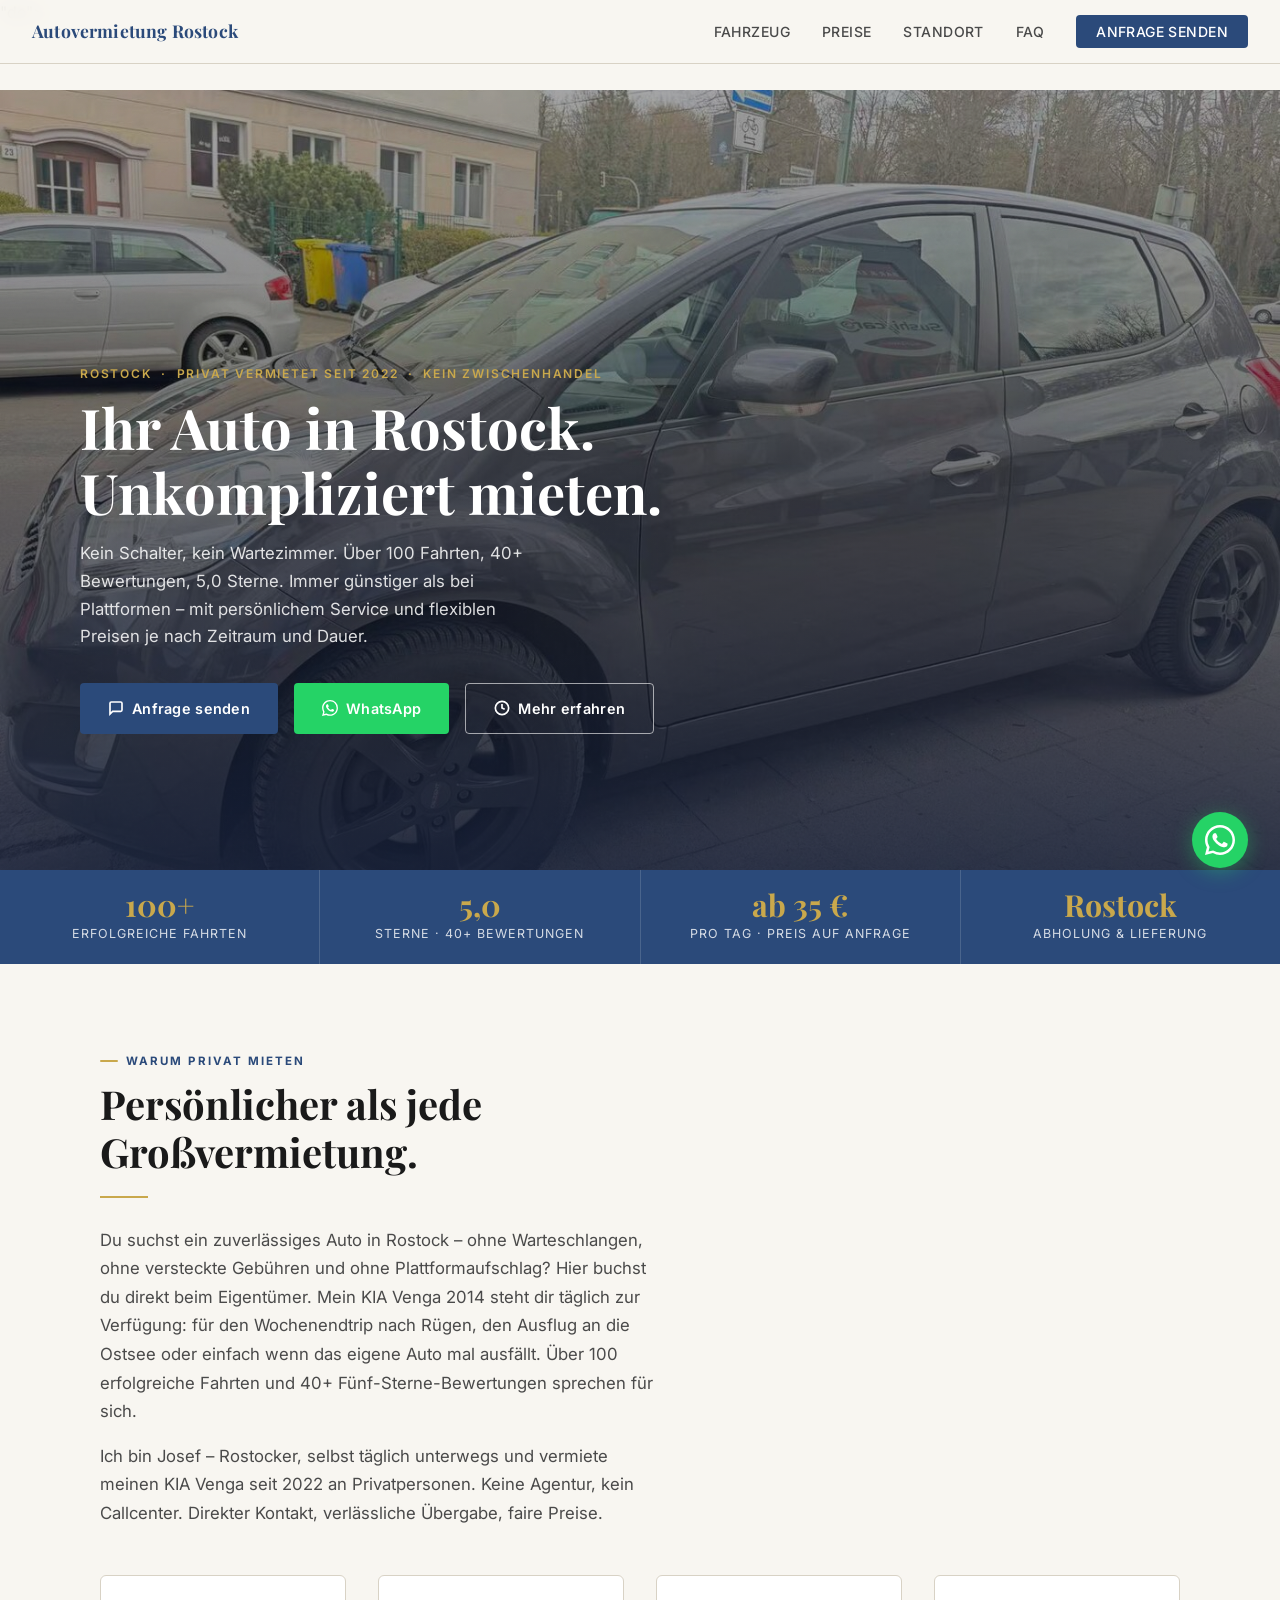
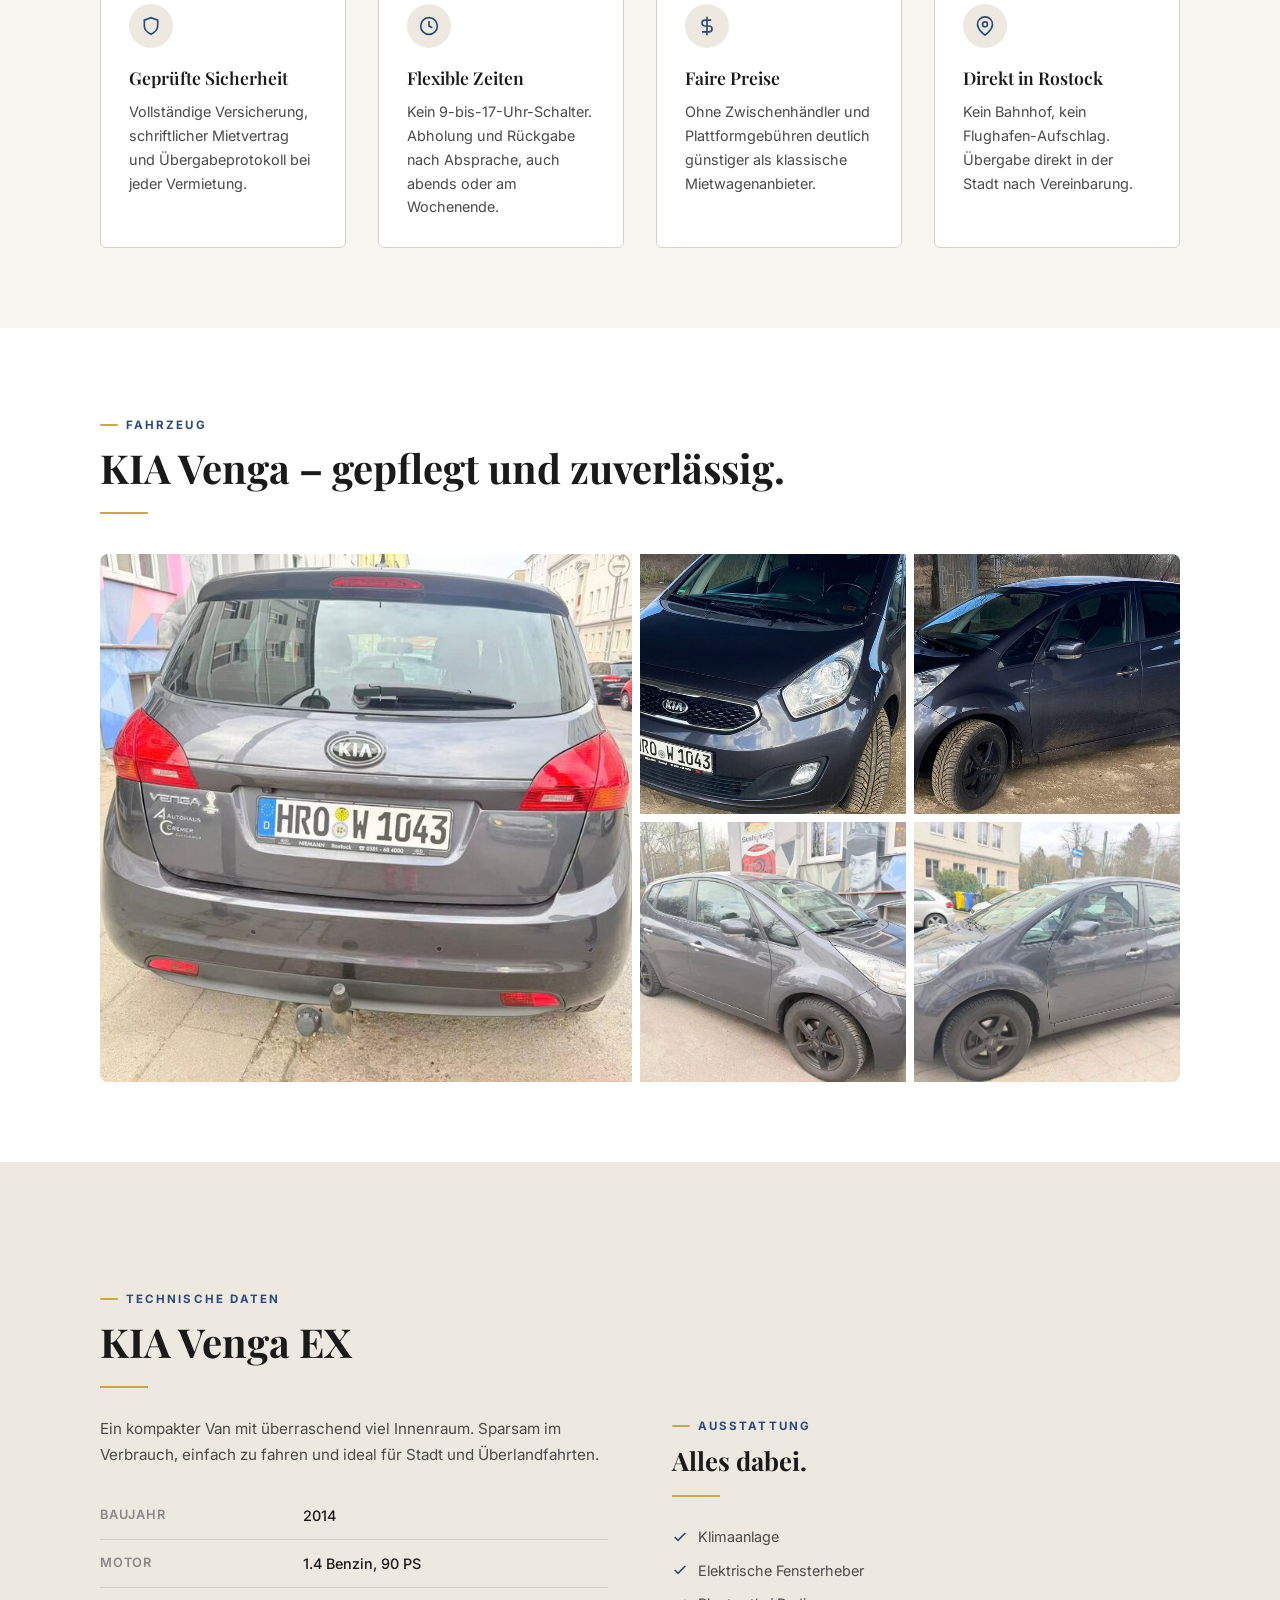
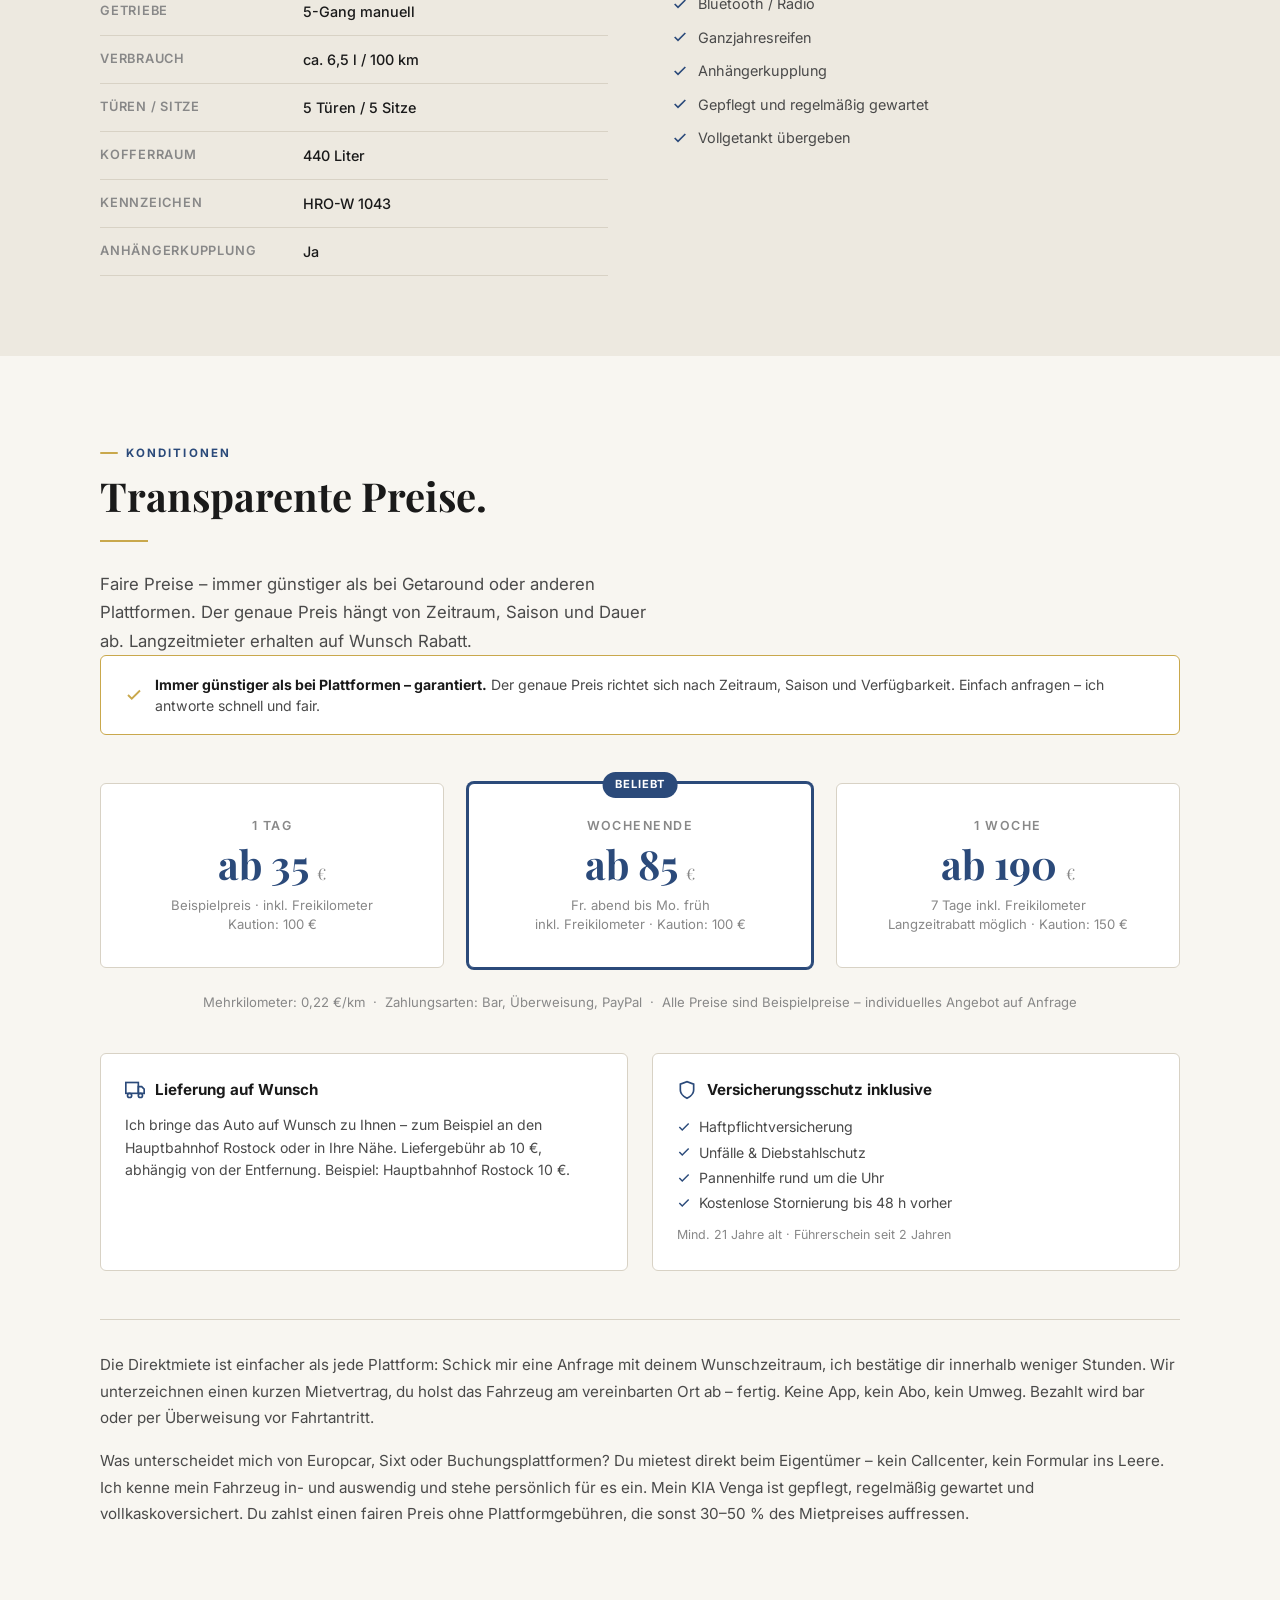
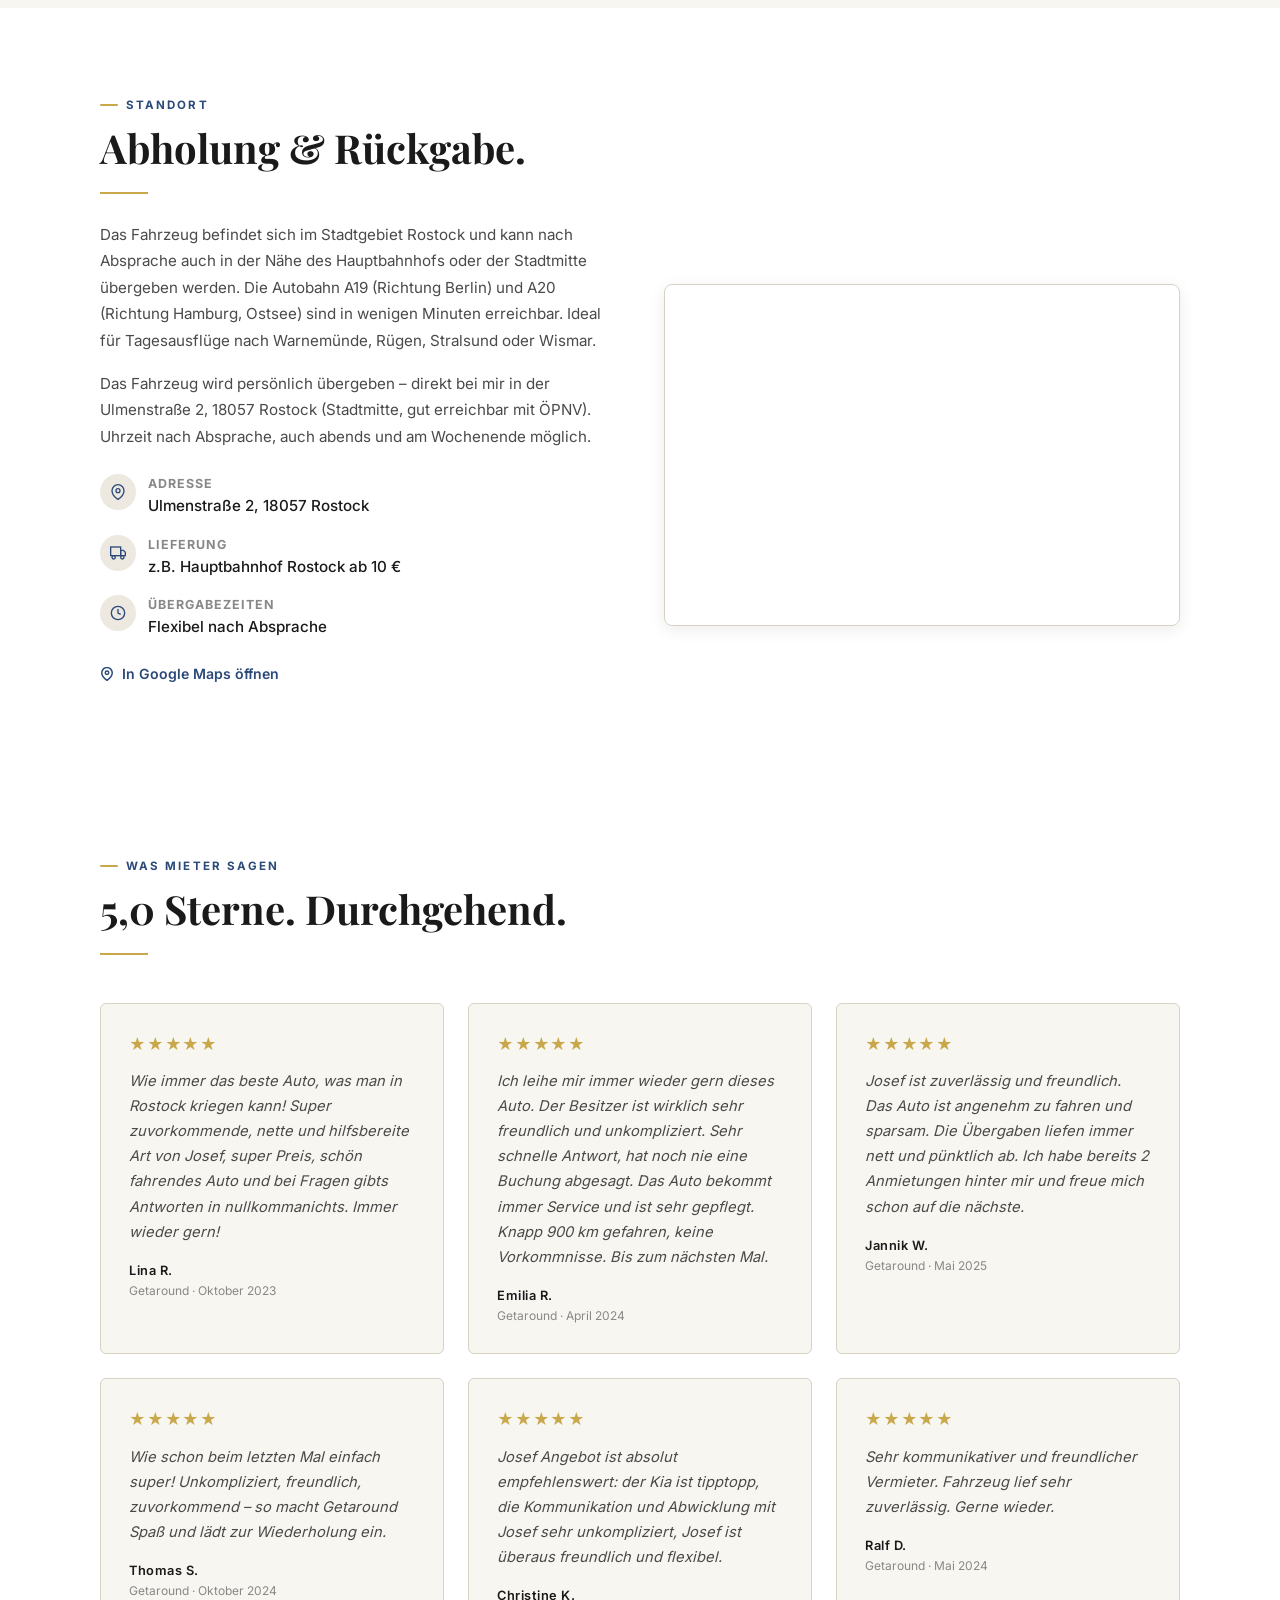
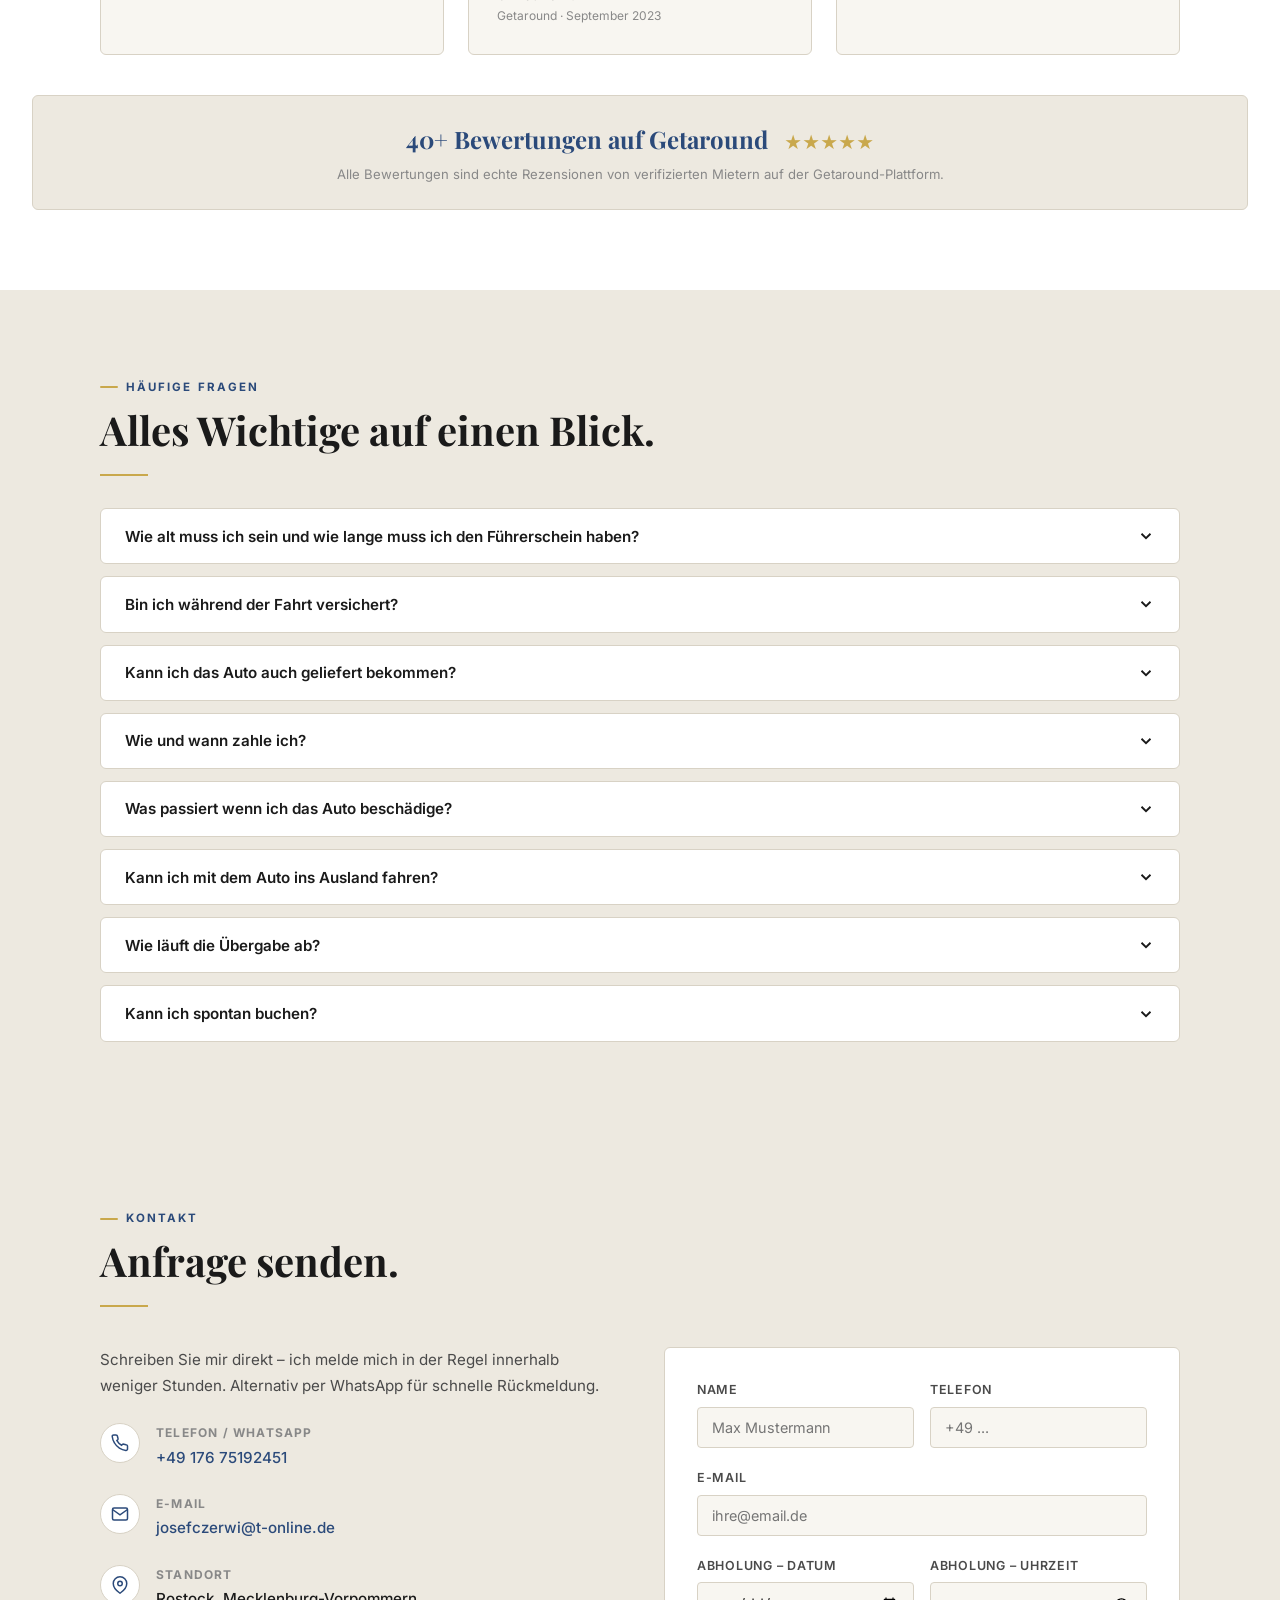
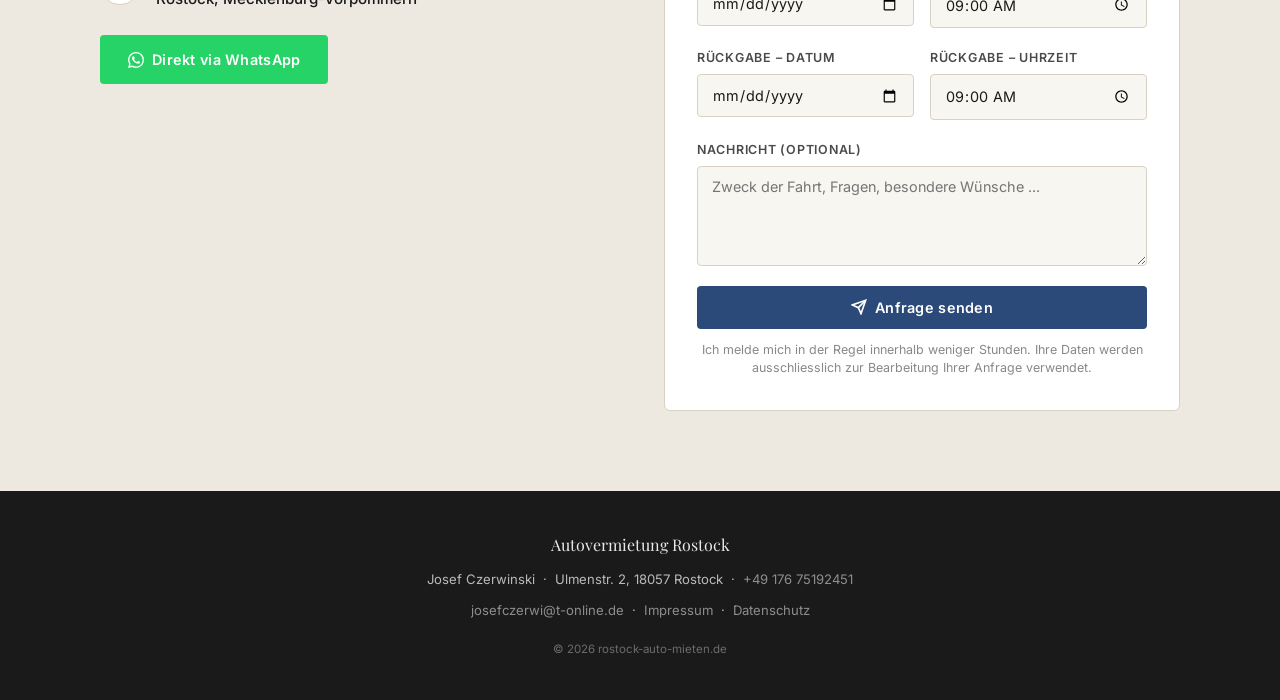
==== index.html @ 5ba84fb0 "Split index_4.html into index.html, style.css, and app.js - index.html: HTML structure with <link hr" ====
<!DOCTYPE html>
"de">
<head>
<meta charset="UTF-8">
<meta name="viewport" content="width=device-width, initial-scale=1.0">
<title>Auto mieten Rostock – direkt & günstig | Josef Czerwinski</title>
<meta name="description" content="KIA Venga ab 37 €/Tag direkt mieten – keine Plattform, kein Aufpreis. 5,0 Sterne, 40+ Bewertungen, 100+ Fahrten. Jetzt anfragen und sofort buchen!">
<meta name="robots" content="index, follow">
<link rel="canonical" href="https://www.rostock-auto-mieten.de/">
<meta property="og:title" content="Auto mieten Rostock – KIA Venga privat | rostock-auto-mieten.de">
<meta property="og:description" content="Privat Auto mieten in Rostock. KIA Venga, 5,0 Sterne, 40+ Bewertungen. Ab 25 €/Tag. Persönlicher Service, flexible Übergabe, Lieferung möglich.">
<meta property="og:type" content="website">
<meta property="og:url" content="https://www.rostock-auto-mieten.de/">
<meta name="geo.region" content="DE-MV">
<meta name="geo.placename" content="Rostock">
<script data-cfasync="false" src="/cdn-cgi/scripts/5c5dd728/cloudflare-static/email-decode.min.js"></script><script type="application/ld+json">
{
  "@context": "https://schema.org",
  "@type": ["LocalBusiness", "AutoDealer"],
  "name": "rostock-auto-mieten.de – Josef Czerwinski",
  "description": "Private Autovermietung in Rostock – KIA Venga 2014 direkt beim Eigentümer mieten. Keine Plattformgebühren, vollkaskoversichert, 5,0 Sterne, 40+ Bewertungen.",
  "url": "https://www.rostock-auto-mieten.de",
  "telephone": "+4917675192451",
  "email": "josefczerwi@t-online.de",
  "address": {
    "@type": "PostalAddress",
    "streetAddress": "Ulmenstraße 2",
    "addressLocality": "Rostock",
    "postalCode": "18057",
    "addressCountry": "DE"
  },
  "geo": {
    "@type": "GeoCoordinates",
    "latitude": 54.0887,
    "longitude": 12.1406
  },
  "priceRange": "€€",
  "openingHours": "Mo-Su 08:00-20:00",
  "aggregateRating": {
    "@type": "AggregateRating",
    "ratingValue": "5.0",
    "reviewCount": "40",
    "bestRating": "5"
  },
  "hasOfferCatalog": {
    "@type": "OfferCatalog",
    "name": "Mietoptionen",
    "itemListElement": [
      {
        "@type": "Offer",
        "name": "Tagesmiete KIA Venga",
        "price": "37",
        "priceCurrency": "EUR"
      },
      {
        "@type": "Offer",
        "name": "Wochenendmiete KIA Venga",
        "price": "59",
        "priceCurrency": "EUR"
      },
      {
        "@type": "Offer",
        "name": "Wochenmiete KIA Venga",
        "price": "180",
        "priceCurrency": "EUR"
      }
    ]
  }
}
</script>
<meta name="keywords" content="Auto mieten Rostock, Autovermietung Rostock privat, Mietwagen Rostock günstig, KIA Venga mieten Rostock">

<link rel="stylesheet" href="style.css">
</head>
<body>

<!-- NAV -->
<nav>
  <a href="#" class="nav-brand">Autovermietung Rostock</a>
  <ul class="nav-links">
    <li><a href="#fahrzeug">Fahrzeug</a></li>
    <li><a href="#preise">Preise</a></li>
    <li><a href="#abholort">Standort</a></li>
    <li><a href="#faq">FAQ</a></li>
    <li><a href="#anfrage" class="nav-cta">Anfrage senden</a></li>
  </ul>
</nav>

<!-- HERO -->
<section class="hero">
  <img class="hero-img" src="[data-uri]" alt="KIA Venga Rostock">
  <div class="hero-overlay"></div>
  <div class="hero-content">
    <p class="hero-eyebrow">Rostock &nbsp;&#183;&nbsp; Privat vermietet seit 2022 &nbsp;&#183;&nbsp; Kein Zwischenhandel</p>
    <h1 class="hero-title">Ihr Auto in Rostock.<br>Unkompliziert mieten.</h1>
    <p class="hero-sub">Kein Schalter, kein Wartezimmer. Über 100 Fahrten, 40+ Bewertungen, 5,0 Sterne. Immer günstiger als bei Plattformen – mit persönlichem Service und flexiblen Preisen je nach Zeitraum und Dauer.</p>
    <div class="hero-actions">
      <a href="#anfrage" class="btn btn-primary">
        <svg width="16" height="16" viewBox="0 0 24 24" fill="none" stroke="currentColor" stroke-width="2.5"><path d="M21 15a2 2 0 0 1-2 2H7l-4 4V5a2 2 0 0 1 2-2h14a2 2 0 0 1 2 2z"/></svg>
        Anfrage senden
      </a>
      <a href="https://wa.me/4917675192451" class="btn btn-whatsapp" target="_blank">
        <svg width="16" height="16" viewBox="0 0 24 24" fill="currentColor"><path d="M17.472 14.382c-.297-.149-1.758-.867-2.03-.967-.273-.099-.471-.148-.67.15-.197.297-.767.966-.94 1.164-.173.199-.347.223-.644.075-.297-.15-1.255-.463-2.39-1.475-.883-.788-1.48-1.761-1.653-2.059-.173-.297-.018-.458.13-.606.134-.133.298-.347.446-.52.149-.174.198-.298.298-.497.099-.198.05-.371-.025-.52-.075-.149-.669-1.612-.916-2.207-.242-.579-.487-.5-.669-.51-.173-.008-.371-.01-.57-.01-.198 0-.52.074-.792.372-.272.297-1.04 1.016-1.04 2.479 0 1.462 1.065 2.875 1.213 3.074.149.198 2.096 3.2 5.077 4.487.709.306 1.262.489 1.694.625.712.227 1.36.195 1.871.118.571-.085 1.758-.719 2.006-1.413.248-.694.248-1.289.173-1.413-.074-.124-.272-.198-.57-.347m-5.421 7.403h-.004a9.87 9.87 0 0 1-5.031-1.378l-.361-.214-3.741.982.998-3.648-.235-.374a9.86 9.86 0 0 1-1.51-5.26c.001-5.45 4.436-9.884 9.888-9.884 2.64 0 5.122 1.03 6.988 2.898a9.825 9.825 0 0 1 2.893 6.994c-.003 5.45-4.437 9.884-9.885 9.884m8.413-18.297A11.815 11.815 0 0 0 12.05 0C5.495 0 .16 5.335.157 11.892c0 2.096.547 4.142 1.588 5.945L.057 24l6.305-1.654a11.882 11.882 0 0 0 5.683 1.448h.005c6.554 0 11.89-5.335 11.893-11.893a11.821 11.821 0 0 0-3.48-8.413Z"/></svg>
        WhatsApp
      </a>
      <a href="#fahrzeug" class="btn btn-outline">
        <svg width="16" height="16" viewBox="0 0 24 24" fill="none" stroke="currentColor" stroke-width="2.5"><circle cx="12" cy="12" r="10"/><polyline points="12 6 12 12 16 14"/></svg>
        Mehr erfahren
      </a>
    </div>
  </div>
</section>

<!-- STATS BAR -->
<div class="stats-bar">
  <div class="stat-item">
    <div class="stat-number">100+</div>
    <div class="stat-label">Erfolgreiche Fahrten</div>
  </div>
  <div class="stat-item">
    <div class="stat-number">5,0</div>
    <div class="stat-label">Sterne · 40+ Bewertungen</div>
  </div>
  <div class="stat-item">
    <div class="stat-number">ab 35&nbsp;€</div>
    <div class="stat-label">Pro Tag · Preis auf Anfrage</div>
  </div>
  <div class="stat-item">
    <div class="stat-number">Rostock</div>
    <div class="stat-label">Abholung &amp; Lieferung</div>
  </div>
</div>

<!-- WARUM -->
<section id="vorteile">
  <div class="section-inner">
    <p class="section-label reveal">Warum privat mieten</p>
    <h2 class="section-title">Persönlicher als jede<br>Großvermietung.</h2>
    <div class="divider"></div>
    <p class="section-lead">Du suchst ein zuverlässiges Auto in Rostock – ohne Warteschlangen, ohne versteckte Gebühren und ohne Plattformaufschlag? Hier buchst du direkt beim Eigentümer. Mein KIA Venga 2014 steht dir täglich zur Verfügung: für den Wochenendtrip nach Rügen, den Ausflug an die Ostsee oder einfach wenn das eigene Auto mal ausfällt. Über 100 erfolgreiche Fahrten und 40+ Fünf-Sterne-Bewertungen sprechen für sich.</p>
    <p class="section-lead" style="margin-top:1rem;">Ich bin Josef – Rostocker, selbst täglich unterwegs und vermiete meinen KIA Venga seit 2022 an Privatpersonen. Keine Agentur, kein Callcenter. Direkter Kontakt, verlässliche Übergabe, faire Preise.</p>
    <div class="features-grid">
      <div class="feature-card">
        <div class="feature-icon">
          <svg width="20" height="20" viewBox="0 0 24 24" fill="none" stroke="currentColor" stroke-width="2"><path d="M12 22s8-4 8-10V5l-8-3-8 3v7c0 6 8 10 8 10z"/></svg>
        </div>
        <div class="feature-title">Geprüfte Sicherheit</div>
        <p class="feature-text">Vollständige Versicherung, schriftlicher Mietvertrag und Übergabeprotokoll bei jeder Vermietung.</p>
      </div>
      <div class="feature-card">
        <div class="feature-icon">
          <svg width="20" height="20" viewBox="0 0 24 24" fill="none" stroke="currentColor" stroke-width="2"><circle cx="12" cy="12" r="10"/><polyline points="12 6 12 12 16 14"/></svg>
        </div>
        <div class="feature-title">Flexible Zeiten</div>
        <p class="feature-text">Kein 9-bis-17-Uhr-Schalter. Abholung und Rückgabe nach Absprache, auch abends oder am Wochenende.</p>
      </div>
      <div class="feature-card">
        <div class="feature-icon">
          <svg width="20" height="20" viewBox="0 0 24 24" fill="none" stroke="currentColor" stroke-width="2"><line x1="12" y1="1" x2="12" y2="23"/><path d="M17 5H9.5a3.5 3.5 0 0 0 0 7h5a3.5 3.5 0 0 1 0 7H6"/></svg>
        </div>
        <div class="feature-title">Faire Preise</div>
        <p class="feature-text">Ohne Zwischenhändler und Plattformgebühren deutlich günstiger als klassische Mietwagenanbieter.</p>
      </div>
      <div class="feature-card">
        <div class="feature-icon">
          <svg width="20" height="20" viewBox="0 0 24 24" fill="none" stroke="currentColor" stroke-width="2"><path d="M21 10c0 7-9 13-9 13s-9-6-9-13a9 9 0 0 1 18 0z"/><circle cx="12" cy="10" r="3"/></svg>
        </div>
        <div class="feature-title">Direkt in Rostock</div>
        <p class="feature-text">Kein Bahnhof, kein Flughafen-Aufschlag. Übergabe direkt in der Stadt nach Vereinbarung.</p>
      </div>
    </div>
  </div>
</section>

<!-- GALERIE -->
<section id="galerie">
  <div class="section-inner">
    <p class="section-label">Fahrzeug</p>
    <h2 class="section-title">KIA Venga – gepflegt und zuverlässig.</h2>
    <div class="divider"></div>
    <div class="gallery-grid">
      <div class="gallery-item">
        <img src="[data-uri]" alt="KIA Venga Seitenansicht Rostock">
      </div>
      <div class="gallery-item">
        <img src="[data-uri]" alt="KIA Venga Frontansicht">
      </div>
      <div class="gallery-item">
        <img src="[data-uri]" alt="KIA Venga Seitenansicht">
      </div>
      <div class="gallery-item">
        <img src="[data-uri]" alt="KIA Venga Heckansicht">
      </div>
      <div class="gallery-item">
        <img src="[data-uri]" alt="KIA Venga in Rostock">
      </div>
    </div>
  </div>
</section>

<!-- FAHRZEUG SPECS -->
<section id="fahrzeug">
  <div class="section-inner">
    <div class="fahrzeug-grid">
      <div>
        <p class="section-label">Technische Daten</p>
        <h2 class="section-title">KIA Venga EX</h2>
        <div class="divider"></div>
        <p class="section-lead" style="font-size:0.95rem;">Ein kompakter Van mit überraschend viel Innenraum. Sparsam im Verbrauch, einfach zu fahren und ideal für Stadt und Überlandfahrten.</p>
        <table class="specs-table" style="margin-top:1.5rem;">
          <tr><td>Baujahr</td><td>2014</td></tr>
          <tr><td>Motor</td><td>1.4 Benzin, 90 PS</td></tr>
          <tr><td>Getriebe</td><td>5-Gang manuell</td></tr>
          <tr><td>Verbrauch</td><td>ca. 6,5 l / 100 km</td></tr>
          <tr><td>Türen / Sitze</td><td>5 Türen / 5 Sitze</td></tr>
          <tr><td>Kofferraum</td><td>440 Liter</td></tr>
          <tr><td>Kennzeichen</td><td>HRO-W 1043</td></tr>
          <tr><td>Anhängerkupplung</td><td>Ja</td></tr>
        </table>
      </div>
      <div>
        <p class="section-label">Ausstattung</p>
        <h2 class="section-title" style="font-size:1.6rem;">Alles dabei.</h2>
        <div class="divider"></div>
        <div style="display:flex;flex-direction:column;gap:0.65rem;margin-top:0.5rem;">
          <div style="display:flex;align-items:center;gap:0.6rem;font-size:0.9rem;color:var(--ink-soft);">
            <svg width="16" height="16" viewBox="0 0 24 24" fill="none" stroke="var(--accent)" stroke-width="2.5"><polyline points="20 6 9 17 4 12"/></svg>
            Klimaanlage
          </div>
          <div style="display:flex;align-items:center;gap:0.6rem;font-size:0.9rem;color:var(--ink-soft);">
            <svg width="16" height="16" viewBox="0 0 24 24" fill="none" stroke="var(--accent)" stroke-width="2.5"><polyline points="20 6 9 17 4 12"/></svg>
            Elektrische Fensterheber
          </div>
          <div style="display:flex;align-items:center;gap:0.6rem;font-size:0.9rem;color:var(--ink-soft);">
            <svg width="16" height="16" viewBox="0 0 24 24" fill="none" stroke="var(--accent)" stroke-width="2.5"><polyline points="20 6 9 17 4 12"/></svg>
            Bluetooth / Radio
          </div>
          <div style="display:flex;align-items:center;gap:0.6rem;font-size:0.9rem;color:var(--ink-soft);">
            <svg width="16" height="16" viewBox="0 0 24 24" fill="none" stroke="var(--accent)" stroke-width="2.5"><polyline points="20 6 9 17 4 12"/></svg>
            Ganzjahresreifen
          </div>
          <div style="display:flex;align-items:center;gap:0.6rem;font-size:0.9rem;color:var(--ink-soft);">
            <svg width="16" height="16" viewBox="0 0 24 24" fill="none" stroke="var(--accent)" stroke-width="2.5"><polyline points="20 6 9 17 4 12"/></svg>
            Anhängerkupplung
          </div>
          <div style="display:flex;align-items:center;gap:0.6rem;font-size:0.9rem;color:var(--ink-soft);">
            <svg width="16" height="16" viewBox="0 0 24 24" fill="none" stroke="var(--accent)" stroke-width="2.5"><polyline points="20 6 9 17 4 12"/></svg>
            Gepflegt und regelmäßig gewartet
          </div>
          <div style="display:flex;align-items:center;gap:0.6rem;font-size:0.9rem;color:var(--ink-soft);">
            <svg width="16" height="16" viewBox="0 0 24 24" fill="none" stroke="var(--accent)" stroke-width="2.5"><polyline points="20 6 9 17 4 12"/></svg>
            Vollgetankt übergeben
          </div>
        </div>
      </div>
    </div>
  </div>
</section>

<!-- PREISE -->
<section id="preise">
  <div class="section-inner">
    <p class="section-label">Konditionen</p>
    <h2 class="section-title">Transparente Preise.</h2>
    <div class="divider"></div>
    <p class="section-lead">Faire Preise – immer günstiger als bei Getaround oder anderen Plattformen. Der genaue Preis hängt von Zeitraum, Saison und Dauer ab. Langzeitmieter erhalten auf Wunsch Rabatt.</p>
    <div style="background:var(--white);border:1px solid var(--gold);border-radius:6px;padding:1.1rem 1.5rem;margin-bottom:2rem;display:flex;align-items:center;gap:0.75rem;">
      <svg width="18" height="18" viewBox="0 0 24 24" fill="none" stroke="var(--gold)" stroke-width="2.5" style="flex-shrink:0;"><polyline points="20 6 9 17 4 12"/></svg>
      <p style="font-size:0.88rem;color:var(--ink-soft);margin:0;line-height:1.5;"><strong style="color:var(--ink);">Immer günstiger als bei Plattformen – garantiert.</strong> Der genaue Preis richtet sich nach Zeitraum, Saison und Verfügbarkeit. Einfach anfragen – ich antworte schnell und fair.</p>
    </div>
    <div class="pricing-grid">
      <div class="price-card reveal reveal-delay-1">
        <div class="price-duration">1 Tag</div>
        <div class="price-amount">ab 35 <span class="price-unit">€</span></div>
        <p class="price-note">Beispielpreis · inkl. Freikilometer<br>Kaution: 100 €</p>
      </div>
      <div class="price-card featured reveal reveal-delay-2">
        <div class="price-badge">Beliebt</div>
        <div class="price-duration">Wochenende</div>
        <div class="price-amount">ab 85 <span class="price-unit">€</span></div>
        <p class="price-note">Fr. abend bis Mo. früh<br>inkl. Freikilometer · Kaution: 100 €</p>
      </div>
      <div class="price-card reveal reveal-delay-3">
        <div class="price-duration">1 Woche</div>
        <div class="price-amount">ab 190 <span class="price-unit">€</span></div>
        <p class="price-note">7 Tage inkl. Freikilometer<br>Langzeitrabatt möglich · Kaution: 150 €</p>
      </div>
    </div>
    <p style="margin-top:1.5rem;font-size:0.82rem;color:var(--ink-muted);text-align:center;">Mehrkilometer: 0,22 €/km &nbsp;&#183;&nbsp; Zahlungsarten: Bar, Überweisung, PayPal &nbsp;&#183;&nbsp; Alle Preise sind Beispielpreise – individuelles Angebot auf Anfrage</p>

    <!-- LIEFERUNG + VERSICHERUNG INFO -->
    <div style="display:grid;grid-template-columns:1fr 1fr;gap:1.5rem;margin-top:2.5rem;">
      <div style="background:var(--white);border:1px solid var(--border);border-radius:6px;padding:1.5rem;">
        <div style="display:flex;align-items:center;gap:0.6rem;margin-bottom:0.75rem;">
          <svg width="20" height="20" viewBox="0 0 24 24" fill="none" stroke="var(--accent)" stroke-width="2"><rect x="1" y="3" width="15" height="13"/><polygon points="16 8 20 8 23 11 23 16 16 16 16 8"/><circle cx="5.5" cy="18.5" r="2.5"/><circle cx="18.5" cy="18.5" r="2.5"/></svg>
          <strong style="font-size:0.95rem;color:var(--ink);">Lieferung auf Wunsch</strong>
        </div>
        <p style="font-size:0.88rem;color:var(--ink-soft);line-height:1.6;">Ich bringe das Auto auf Wunsch zu Ihnen – zum Beispiel an den Hauptbahnhof Rostock oder in Ihre Nähe. Liefergebühr ab 10 €, abhängig von der Entfernung. Beispiel: Hauptbahnhof Rostock 10 €.</p>
      </div>
      <div style="background:var(--white);border:1px solid var(--border);border-radius:6px;padding:1.5rem;">
        <div style="display:flex;align-items:center;gap:0.6rem;margin-bottom:0.75rem;">
          <svg width="20" height="20" viewBox="0 0 24 24" fill="none" stroke="var(--accent)" stroke-width="2"><path d="M12 22s8-4 8-10V5l-8-3-8 3v7c0 6 8 10 8 10z"/></svg>
          <strong style="font-size:0.95rem;color:var(--ink);">Versicherungsschutz inklusive</strong>
        </div>
        <div style="font-size:0.88rem;color:var(--ink-soft);line-height:1.8;">
          <div style="display:flex;gap:0.5rem;align-items:center;"><svg width="14" height="14" viewBox="0 0 24 24" fill="none" stroke="var(--accent)" stroke-width="2.5"><polyline points="20 6 9 17 4 12"/></svg> Haftpflichtversicherung</div>
          <div style="display:flex;gap:0.5rem;align-items:center;"><svg width="14" height="14" viewBox="0 0 24 24" fill="none" stroke="var(--accent)" stroke-width="2.5"><polyline points="20 6 9 17 4 12"/></svg> Unfälle &amp; Diebstahlschutz</div>
          <div style="display:flex;gap:0.5rem;align-items:center;"><svg width="14" height="14" viewBox="0 0 24 24" fill="none" stroke="var(--accent)" stroke-width="2.5"><polyline points="20 6 9 17 4 12"/></svg> Pannenhilfe rund um die Uhr</div>
          <div style="display:flex;gap:0.5rem;align-items:center;"><svg width="14" height="14" viewBox="0 0 24 24" fill="none" stroke="var(--accent)" stroke-width="2.5"><polyline points="20 6 9 17 4 12"/></svg> Kostenlose Stornierung bis 48 h vorher</div>
          <div style="margin-top:0.5rem;font-size:0.78rem;color:var(--ink-muted);">Mind. 21 Jahre alt · Führerschein seit 2 Jahren</div>
        </div>
      </div>
    </div>
    
    <div style="margin-top:3rem;padding-top:2rem;border-top:1px solid var(--border);">
      <p style="font-size:0.95rem;color:var(--ink-soft);line-height:1.75;margin-bottom:1rem;">Die Direktmiete ist einfacher als jede Plattform: Schick mir eine Anfrage mit deinem Wunschzeitraum, ich bestätige dir innerhalb weniger Stunden. Wir unterzeichnen einen kurzen Mietvertrag, du holst das Fahrzeug am vereinbarten Ort ab – fertig. Keine App, kein Abo, kein Umweg. Bezahlt wird bar oder per Überweisung vor Fahrtantritt.</p>
      <p style="font-size:0.95rem;color:var(--ink-soft);line-height:1.75;">Was unterscheidet mich von Europcar, Sixt oder Buchungsplattformen? Du mietest direkt beim Eigentümer – kein Callcenter, kein Formular ins Leere. Ich kenne mein Fahrzeug in- und auswendig und stehe persönlich für es ein. Mein KIA Venga ist gepflegt, regelmäßig gewartet und vollkaskoversichert. Du zahlst einen fairen Preis ohne Plattformgebühren, die sonst 30–50 % des Mietpreises auffressen.</p>
    </div>
  </div>
</section>

<!-- ABHOLORT -->
<section id="abholort" style="background:var(--white);padding:5rem 2rem;">
  <div class="section-inner">
    <p class="section-label">Standort</p>
    <h2 class="section-title">Abholung &amp; Rückgabe.</h2>
    <div class="divider"></div>
    <div style="display:grid;grid-template-columns:1fr 1fr;gap:3rem;align-items:center;margin-top:1rem;">
      <div>
        <p style="font-size:0.95rem;color:var(--ink-soft);line-height:1.75;margin-bottom:1rem;">Das Fahrzeug befindet sich im Stadtgebiet Rostock und kann nach Absprache auch in der Nähe des Hauptbahnhofs oder der Stadtmitte übergeben werden. Die Autobahn A19 (Richtung Berlin) und A20 (Richtung Hamburg, Ostsee) sind in wenigen Minuten erreichbar. Ideal für Tagesausflüge nach Warnemünde, Rügen, Stralsund oder Wismar.</p>
        <p style="font-size:0.95rem;color:var(--ink-soft);line-height:1.75;margin-bottom:1.5rem;">Das Fahrzeug wird persönlich übergeben – direkt bei mir in der Ulmenstraße 2, 18057 Rostock (Stadtmitte, gut erreichbar mit ÖPNV). Uhrzeit nach Absprache, auch abends und am Wochenende möglich.</p>
        <div style="display:flex;flex-direction:column;gap:1rem;">
          <div style="display:flex;align-items:flex-start;gap:0.75rem;">
            <div style="width:36px;height:36px;background:var(--paper-dark);border-radius:50%;display:flex;align-items:center;justify-content:center;flex-shrink:0;">
              <svg width="16" height="16" viewBox="0 0 24 24" fill="none" stroke="var(--accent)" stroke-width="2"><path d="M21 10c0 7-9 13-9 13s-9-6-9-13a9 9 0 0 1 18 0z"/><circle cx="12" cy="10" r="3"/></svg>
            </div>
            <div>
              <div style="font-size:0.78rem;font-weight:700;letter-spacing:0.08em;text-transform:uppercase;color:var(--ink-muted);">Adresse</div>
              <div style="font-size:0.95rem;color:var(--ink);font-weight:500;">Ulmenstraße 2, 18057 Rostock</div>
            </div>
          </div>
          <div style="display:flex;align-items:flex-start;gap:0.75rem;">
            <div style="width:36px;height:36px;background:var(--paper-dark);border-radius:50%;display:flex;align-items:center;justify-content:center;flex-shrink:0;">
              <svg width="16" height="16" viewBox="0 0 24 24" fill="none" stroke="var(--accent)" stroke-width="2"><rect x="1" y="3" width="15" height="13"/><polygon points="16 8 20 8 23 11 23 16 16 16 16 8"/><circle cx="5.5" cy="18.5" r="2.5"/><circle cx="18.5" cy="18.5" r="2.5"/></svg>
            </div>
            <div>
              <div style="font-size:0.78rem;font-weight:700;letter-spacing:0.08em;text-transform:uppercase;color:var(--ink-muted);">Lieferung</div>
              <div style="font-size:0.95rem;color:var(--ink);font-weight:500;">z.B. Hauptbahnhof Rostock ab 10 €</div>
            </div>
          </div>
          <div style="display:flex;align-items:flex-start;gap:0.75rem;">
            <div style="width:36px;height:36px;background:var(--paper-dark);border-radius:50%;display:flex;align-items:center;justify-content:center;flex-shrink:0;">
              <svg width="16" height="16" viewBox="0 0 24 24" fill="none" stroke="var(--accent)" stroke-width="2"><circle cx="12" cy="12" r="10"/><polyline points="12 6 12 12 16 14"/></svg>
            </div>
            <div>
              <div style="font-size:0.78rem;font-weight:700;letter-spacing:0.08em;text-transform:uppercase;color:var(--ink-muted);">Übergabezeiten</div>
              <div style="font-size:0.95rem;color:var(--ink);font-weight:500;">Flexibel nach Absprache</div>
            </div>
          </div>
        </div>
        <a href="https://www.google.com/maps/search/?api=1&query=Ulmenstra%C3%9Fe+2%2C+18057+Rostock" target="_blank" rel="noopener" style="display:inline-flex;align-items:center;gap:0.5rem;margin-top:1.5rem;font-size:0.88rem;color:var(--accent);text-decoration:none;font-weight:600;">
          <svg width="14" height="14" viewBox="0 0 24 24" fill="none" stroke="currentColor" stroke-width="2.5"><path d="M21 10c0 7-9 13-9 13s-9-6-9-13a9 9 0 0 1 18 0z"/><circle cx="12" cy="10" r="3"/></svg>
          In Google Maps öffnen
        </a>
      </div>
      <div style="border-radius:8px;overflow:hidden;border:1px solid var(--border);box-shadow:0 4px 16px rgba(0,0,0,0.08);">
        <iframe
          width="100%"
          height="340"
          style="border:0;display:block;"
          loading="lazy"
          allowfullscreen
          src="https://www.openstreetmap.org/export/embed.html?bbox=12.1125%2C54.0824%2C12.1205%2C54.0884&layer=mapnik&marker=54.085386%2C12.116490">
        </iframe>
      </div>
    </div>
  </div>
</section>


<!-- BEWERTUNGEN -->
<section id="bewertungen">
  <div class="section-inner">
    <p class="section-label">Was Mieter sagen</p>
    <h2 class="section-title">5,0 Sterne. Durchgehend.</h2>
    <div class="divider"></div>
    <div class="reviews-grid">
      <div class="review-card">
        <div class="review-stars">&#9733;&#9733;&#9733;&#9733;&#9733;</div>
        <p class="review-text">Wie immer das beste Auto, was man in Rostock kriegen kann! Super zuvorkommende, nette und hilfsbereite Art von Josef, super Preis, schön fahrendes Auto und bei Fragen gibts Antworten in nullkommanichts. Immer wieder gern!</p>
        <div class="review-author">Lina R.</div>
        <div class="review-source">Getaround &middot; Oktober 2023</div>
      </div>
      <div class="review-card">
        <div class="review-stars">&#9733;&#9733;&#9733;&#9733;&#9733;</div>
        <p class="review-text">Ich leihe mir immer wieder gern dieses Auto. Der Besitzer ist wirklich sehr freundlich und unkompliziert. Sehr schnelle Antwort, hat noch nie eine Buchung abgesagt. Das Auto bekommt immer Service und ist sehr gepflegt. Knapp 900 km gefahren, keine Vorkommnisse. Bis zum nächsten Mal.</p>
        <div class="review-author">Emilia R.</div>
        <div class="review-source">Getaround &middot; April 2024</div>
      </div>
      <div class="review-card">
        <div class="review-stars">&#9733;&#9733;&#9733;&#9733;&#9733;</div>
        <p class="review-text">Josef ist zuverlässig und freundlich. Das Auto ist angenehm zu fahren und sparsam. Die Übergaben liefen immer nett und pünktlich ab. Ich habe bereits 2 Anmietungen hinter mir und freue mich schon auf die nächste.</p>
        <div class="review-author">Jannik W.</div>
        <div class="review-source">Getaround &middot; Mai 2025</div>
      </div>
      <div class="review-card">
        <div class="review-stars">&#9733;&#9733;&#9733;&#9733;&#9733;</div>
        <p class="review-text">Wie schon beim letzten Mal einfach super! Unkompliziert, freundlich, zuvorkommend &ndash; so macht Getaround Spaß und lädt zur Wiederholung ein.</p>
        <div class="review-author">Thomas S.</div>
        <div class="review-source">Getaround &middot; Oktober 2024</div>
      </div>
      <div class="review-card">
        <div class="review-stars">&#9733;&#9733;&#9733;&#9733;&#9733;</div>
        <p class="review-text">Josef Angebot ist absolut empfehlenswert: der Kia ist tipptopp, die Kommunikation und Abwicklung mit Josef sehr unkompliziert, Josef ist überaus freundlich und flexibel.</p>
        <div class="review-author">Christine K.</div>
        <div class="review-source">Getaround &middot; September 2023</div>
      </div>
      <div class="review-card">
        <div class="review-stars">&#9733;&#9733;&#9733;&#9733;&#9733;</div>
        <p class="review-text">Sehr kommunikativer und freundlicher Vermieter. Fahrzeug lief sehr zuverlässig. Gerne wieder.</p>
        <div class="review-author">Ralf D.</div>
        <div class="review-source">Getaround &middot; Mai 2024</div>
      </div>
    </div></div>
    <div class="reviews-total">
      <span style="font-family:'Playfair Display',serif;font-size:1.5rem;font-weight:700;color:var(--accent);">40+ Bewertungen auf Getaround</span>
      <span style="color:var(--gold);font-size:1.1rem;margin-left:0.75rem;">&#9733;&#9733;&#9733;&#9733;&#9733;</span>
      <span style="display:block;margin-top:0.4rem;font-size:0.82rem;color:var(--ink-muted);">Alle Bewertungen sind echte Rezensionen von verifizierten Mietern auf der Getaround-Plattform.</span>
    </div></div>
  </div>
</section>

<!-- FAQ -->
<section id="faq" style="background:var(--paper-dark);padding:5rem 2rem;">
  <div class="section-inner">
    <p class="section-label">Häufige Fragen</p>
    <h2 class="section-title">Alles Wichtige auf einen Blick.</h2>
    <div class="divider"></div>
    <div style="display:flex;flex-direction:column;gap:0.75rem;margin-top:2rem;" id="faq-list">

      <div class="faq-item">
        <button class="faq-q" onclick="toggleFaq(this)">
          Wie alt muss ich sein und wie lange muss ich den Führerschein haben?
          <svg class="faq-chevron" width="18" height="18" viewBox="0 0 24 24" fill="none" stroke="currentColor" stroke-width="2.5"><polyline points="6 9 12 15 18 9"/></svg>
        </button>
        <div class="faq-a">Sie müssen mindestens 21 Jahre alt sein und seit mindestens 2 Jahren im Besitz eines gültigen Führerscheins (Klasse B) sein. Eine Kopie des Führerscheins wird bei Übergabe benötigt.</div>
      </div>

      <div class="faq-item">
        <button class="faq-q" onclick="toggleFaq(this)">
          Bin ich während der Fahrt versichert?
          <svg class="faq-chevron" width="18" height="18" viewBox="0 0 24 24" fill="none" stroke="currentColor" stroke-width="2.5"><polyline points="6 9 12 15 18 9"/></svg>
        </button>
        <div class="faq-a">Ja. Das Fahrzeug ist kfz-haftpflichtversichert. Zusätzlich sind Unfälle, Diebstahl, Brandstiftung, Glasschäden und Pannenhilfe abgedeckt. Voraussetzung ist die Einhaltung der Vertragsbedingungen.</div>
      </div>

      <div class="faq-item">
        <button class="faq-q" onclick="toggleFaq(this)">
          Kann ich das Auto auch geliefert bekommen?
          <svg class="faq-chevron" width="18" height="18" viewBox="0 0 24 24" fill="none" stroke="currentColor" stroke-width="2.5"><polyline points="6 9 12 15 18 9"/></svg>
        </button>
        <div class="faq-a">Ja. Auf Wunsch bringe ich das Fahrzeug zu einem vereinbarten Ort in Rostock – zum Beispiel zum Hauptbahnhof für 10 €. Die genaue Liefergebühr hängt von der Entfernung ab. Bitte beim Buchen angeben.</div>
      </div>

      <div class="faq-item">
        <button class="faq-q" onclick="toggleFaq(this)">
          Wie und wann zahle ich?
          <svg class="faq-chevron" width="18" height="18" viewBox="0 0 24 24" fill="none" stroke="currentColor" stroke-width="2.5"><polyline points="6 9 12 15 18 9"/></svg>
        </button>
        <div class="faq-a">Zahlung ist per Bar, Überweisung oder PayPal möglich – bei oder vor der Übergabe. Zusätzlich wird eine Kaution von 100 € (bei Wochen-Buchungen 150 €) hinterlegt, die nach ordnungsgemäßer Rückgabe vollständig zurückerstattet wird.</div>
      </div>

      <div class="faq-item">
        <button class="faq-q" onclick="toggleFaq(this)">
          Was passiert wenn ich das Auto beschädige?
          <svg class="faq-chevron" width="18" height="18" viewBox="0 0 24 24" fill="none" stroke="currentColor" stroke-width="2.5"><polyline points="6 9 12 15 18 9"/></svg>
        </button>
        <div class="faq-a">Schäden, die nicht von der Versicherung übernommen werden – insbesondere bei grober Fahrlässigkeit oder Vertragsverstoß – trägt der Mieter. Bitte informieren Sie mich bei jedem Schaden oder Defekt unverzüglich. Vor- und Nachschäden werden im Übergabeprotokoll dokumentiert.</div>
      </div>

      <div class="faq-item">
        <button class="faq-q" onclick="toggleFaq(this)">
          Kann ich mit dem Auto ins Ausland fahren?
          <svg class="faq-chevron" width="18" height="18" viewBox="0 0 24 24" fill="none" stroke="currentColor" stroke-width="2.5"><polyline points="6 9 12 15 18 9"/></svg>
        </button>
        <div class="faq-a">Auslandsfahrten sind nur mit vorheriger schriftlicher Genehmigung erlaubt. Bitte sprechen Sie das frühzeitig an – bestimmte europäische Länder sind problemlos möglich.</div>
      </div>

      <div class="faq-item">
        <button class="faq-q" onclick="toggleFaq(this)">
          Wie läuft die Übergabe ab?
          <svg class="faq-chevron" width="18" height="18" viewBox="0 0 24 24" fill="none" stroke="currentColor" stroke-width="2.5"><polyline points="6 9 12 15 18 9"/></svg>
        </button>
        <div class="faq-a">Wir treffen uns zur vereinbarten Zeit, schauen das Fahrzeug gemeinsam durch und halten Vorschäden, Kilometerstand und Tankstand im Übergabeprotokoll fest. Das dauert ca. 10 Minuten. Führerschein- und Ausweiskopie werden bei Übergabe benötigt.</div>
      </div>

      <div class="faq-item">
        <button class="faq-q" onclick="toggleFaq(this)">
          Kann ich spontan buchen?
          <svg class="faq-chevron" width="18" height="18" viewBox="0 0 24 24" fill="none" stroke="currentColor" stroke-width="2.5"><polyline points="6 9 12 15 18 9"/></svg>
        </button>
        <div class="faq-a">Ja, sofern das Fahrzeug frei ist. Schreiben Sie mir einfach per WhatsApp – ich antworte in der Regel innerhalb weniger Stunden, auch am Wochenende.</div>
      </div>

    </div>
  </div>
</section>



<!-- ANFRAGE -->
<section id="anfrage">
  <div class="section-inner">
    <p class="section-label">Kontakt</p>
    <h2 class="section-title">Anfrage senden.</h2>
    <div class="divider"></div>
    <div class="form-grid">
      <div class="contact-info">
        <p style="font-size:0.95rem;color:var(--ink-soft);line-height:1.7;">Schreiben Sie mir direkt – ich melde mich in der Regel innerhalb weniger Stunden. Alternativ per WhatsApp für schnelle Rückmeldung.</p>
        <div class="contact-item">
          <div class="contact-icon">
            <svg width="18" height="18" viewBox="0 0 24 24" fill="none" stroke="currentColor" stroke-width="2"><path d="M22 16.92v3a2 2 0 0 1-2.18 2 19.79 19.79 0 0 1-8.63-3.07A19.5 19.5 0 0 1 4.69 12a19.79 19.79 0 0 1-3.07-8.67A2 2 0 0 1 3.6 1.18h3a2 2 0 0 1 2 1.72c.127.96.361 1.903.7 2.81a2 2 0 0 1-.45 2.11L7.91 8.69a16 16 0 0 0 6.29 6.29l.88-.88a2 2 0 0 1 2.11-.45c.907.339 1.85.573 2.81.7A2 2 0 0 1 22 16.92z"/></svg>
          </div>
          <div>
            <div class="contact-detail-label">Telefon / WhatsApp</div>
            <div class="contact-detail-value"><a href="tel:+4917675192451">+49 176 75192451</a></div>
          </div>
        </div>
        <div class="contact-item">
          <div class="contact-icon">
            <svg width="18" height="18" viewBox="0 0 24 24" fill="none" stroke="currentColor" stroke-width="2"><path d="M4 4h16c1.1 0 2 .9 2 2v12c0 1.1-.9 2-2 2H4c-1.1 0-2-.9-2-2V6c0-1.1.9-2 2-2z"/><polyline points="22,6 12,13 2,6"/></svg>
          </div>
          <div>
            <div class="contact-detail-label">E-Mail</div>
            <div class="contact-detail-value"><a href="/cdn-cgi/l/email-protection#d0babfa3b5b6b3aab5a2a7b9f6f3e6e4eba4fdbfbebcb9beb5f6f3e4e6ebb4b5">josefczerwi&#64;t-online&#46;de</a></div>
          </div>
        </div>
        <div class="contact-item">
          <div class="contact-icon">
            <svg width="18" height="18" viewBox="0 0 24 24" fill="none" stroke="currentColor" stroke-width="2"><path d="M21 10c0 7-9 13-9 13s-9-6-9-13a9 9 0 0 1 18 0z"/><circle cx="12" cy="10" r="3"/></svg>
          </div>
          <div>
            <div class="contact-detail-label">Standort</div>
            <div class="contact-detail-value">Rostock, Mecklenburg-Vorpommern</div>
          </div>
        </div>
        <a href="https://wa.me/4917675192451?text=Hallo%2C%20ich%20interessiere%20mich%20f%C3%BCr%20die%20Anmietung%20des%20KIA%20Venga." class="btn btn-whatsapp" style="width:fit-content;" target="_blank">
          <svg width="16" height="16" viewBox="0 0 24 24" fill="currentColor"><path d="M17.472 14.382c-.297-.149-1.758-.867-2.03-.967-.273-.099-.471-.148-.67.15-.197.297-.767.966-.94 1.164-.173.199-.347.223-.644.075-.297-.15-1.255-.463-2.39-1.475-.883-.788-1.48-1.761-1.653-2.059-.173-.297-.018-.458.13-.606.134-.133.298-.347.446-.52.149-.174.198-.298.298-.497.099-.198.05-.371-.025-.52-.075-.149-.669-1.612-.916-2.207-.242-.579-.487-.5-.669-.51-.173-.008-.371-.01-.57-.01-.198 0-.52.074-.792.372-.272.297-1.04 1.016-1.04 2.479 0 1.462 1.065 2.875 1.213 3.074.149.198 2.096 3.2 5.077 4.487.709.306 1.262.489 1.694.625.712.227 1.36.195 1.871.118.571-.085 1.758-.719 2.006-1.413.248-.694.248-1.289.173-1.413-.074-.124-.272-.198-.57-.347m-5.421 7.403h-.004a9.87 9.87 0 0 1-5.031-1.378l-.361-.214-3.741.982.998-3.648-.235-.374a9.86 9.86 0 0 1-1.51-5.26c.001-5.45 4.436-9.884 9.888-9.884 2.64 0 5.122 1.03 6.988 2.898a9.825 9.825 0 0 1 2.893 6.994c-.003 5.45-4.437 9.884-9.885 9.884m8.413-18.297A11.815 11.815 0 0 0 12.05 0C5.495 0 .16 5.335.157 11.892c0 2.096.547 4.142 1.588 5.945L.057 24l6.305-1.654a11.882 11.882 0 0 0 5.683 1.448h.005c6.554 0 11.89-5.335 11.893-11.893a11.821 11.821 0 0 0-3.48-8.413Z"/></svg>
          Direkt via WhatsApp
        </a>
      </div>
      <form action="anfrage.php" method="POST">
        <div class="form-row">
          <div class="form-group">
            <label for="name">Name</label>
            <input type="text" id="name" name="name" required placeholder="Max Mustermann">
          </div>
          <div class="form-group">
            <label for="telefon">Telefon</label>
            <input type="tel" id="telefon" name="telefon" placeholder="+49 ..." required>
          </div>
        </div>
        <div class="form-group">
          <label for="email">E-Mail</label>
          <input type="email" id="email" name="email" required placeholder="ihre@email.de">
        </div>
        <div class="form-row">
          <div class="form-group">
            <label for="von">Abholung – Datum</label>
            <input type="date" id="von" name="von" required>
          </div>
          <div class="form-group">
            <label for="von_uhr">Abholung – Uhrzeit</label>
            <input type="time" id="von_uhr" name="von_uhr" value="09:00" required>
          </div>
        </div>
        <div class="form-row">
          <div class="form-group">
            <label for="bis">Rückgabe – Datum</label>
            <input type="date" id="bis" name="bis" required>
          </div>
          <div class="form-group">
            <label for="bis_uhr">Rückgabe – Uhrzeit</label>
            <input type="time" id="bis_uhr" name="bis_uhr" value="09:00" required>
          </div>
        </div>
        <div class="form-group">
          <label for="nachricht">Nachricht (optional)</label>
          <textarea id="nachricht" name="nachricht" placeholder="Zweck der Fahrt, Fragen, besondere Wünsche ..."></textarea>
        </div>
        <button type="submit" class="btn btn-primary form-submit">
          <svg width="16" height="16" viewBox="0 0 24 24" fill="none" stroke="currentColor" stroke-width="2.5"><line x1="22" y1="2" x2="11" y2="13"/><polygon points="22 2 15 22 11 13 2 9 22 2"/></svg>
          Anfrage senden
        </button>
        <p class="form-note">Ich melde mich in der Regel innerhalb weniger Stunden. Ihre Daten werden ausschliesslich zur Bearbeitung Ihrer Anfrage verwendet.</p>
      </form>
    </div>
  </div>
</section>

<!-- FOOTER -->
<footer>
  <p style="font-family:'Playfair Display',serif;font-size:1rem;color:rgba(255,255,255,0.9);margin-bottom:0.5rem;">Autovermietung Rostock</p>
  <p>Josef Czerwinski &nbsp;&#183;&nbsp; Ulmenstr. 2, 18057 Rostock &nbsp;&#183;&nbsp; <a href="tel:+4917675192451">+49 176 75192451</a></p>
  <p style="margin-top:0.5rem;"><a href="mailto:josefczerwi@t-online.de">josefczerwi@t-online.de</a> &nbsp;&#183;&nbsp; <a href="impressum.html">Impressum</a> &nbsp;&#183;&nbsp; <a href="datenschutz.html">Datenschutz</a></p>
  <p style="margin-top:1rem;font-size:0.72rem;opacity:0.5;">&copy; 2026 rostock-auto-mieten.de</p>
</footer>

<!-- WHATSAPP FLOAT -->
<a href="https://wa.me/4917675192451?text=Hallo%2C%20ich%20interessiere%20mich%20f%C3%BCr%20die%20Anmietung%20des%20KIA%20Venga." class="wa-float" target="_blank" title="WhatsApp schreiben">
  <svg xmlns="http://www.w3.org/2000/svg" width="30" height="30" viewBox="0 0 32 32"><path fill="white" d="M16 0C7.163 0 0 7.163 0 16c0 2.833.742 5.486 2.031 7.791L0 32l8.418-2.008A15.93 15.93 0 0 0 16 32c8.837 0 16-7.163 16-16S24.837 0 16 0zm0 29.333a13.27 13.27 0 0 1-6.797-1.862l-.487-.289-5 1.193 1.224-4.86-.317-.499A13.264 13.264 0 0 1 2.667 16C2.667 8.636 8.636 2.667 16 2.667S29.333 8.636 29.333 16 23.364 29.333 16 29.333zm7.273-9.953c-.398-.199-2.354-1.162-2.719-1.294-.364-.133-.63-.199-.896.199-.265.398-1.029 1.294-1.261 1.56-.232.265-.465.298-.863.1-.398-.199-1.681-.62-3.201-1.977-1.183-1.057-1.982-2.362-2.213-2.76-.232-.398-.025-.613.174-.811.179-.178.398-.465.597-.697.199-.232.265-.398.398-.664.133-.265.066-.497-.033-.696-.1-.199-.896-2.16-1.228-2.957-.323-.776-.651-.671-.896-.683-.232-.011-.497-.013-.762-.013-.265 0-.696.1-1.061.497-.364.398-1.394 1.361-1.394 3.32s1.427 3.85 1.626 4.116c.199.265 2.808 4.286 6.802 6.013.951.411 1.693.656 2.272.839.954.304 1.823.261 2.51.158.765-.114 2.354-.963 2.686-1.893.332-.93.332-1.727.232-1.893-.099-.165-.364-.265-.762-.464z"/></svg>
</a>





<script src="app.js"></script>
</body>
</html>
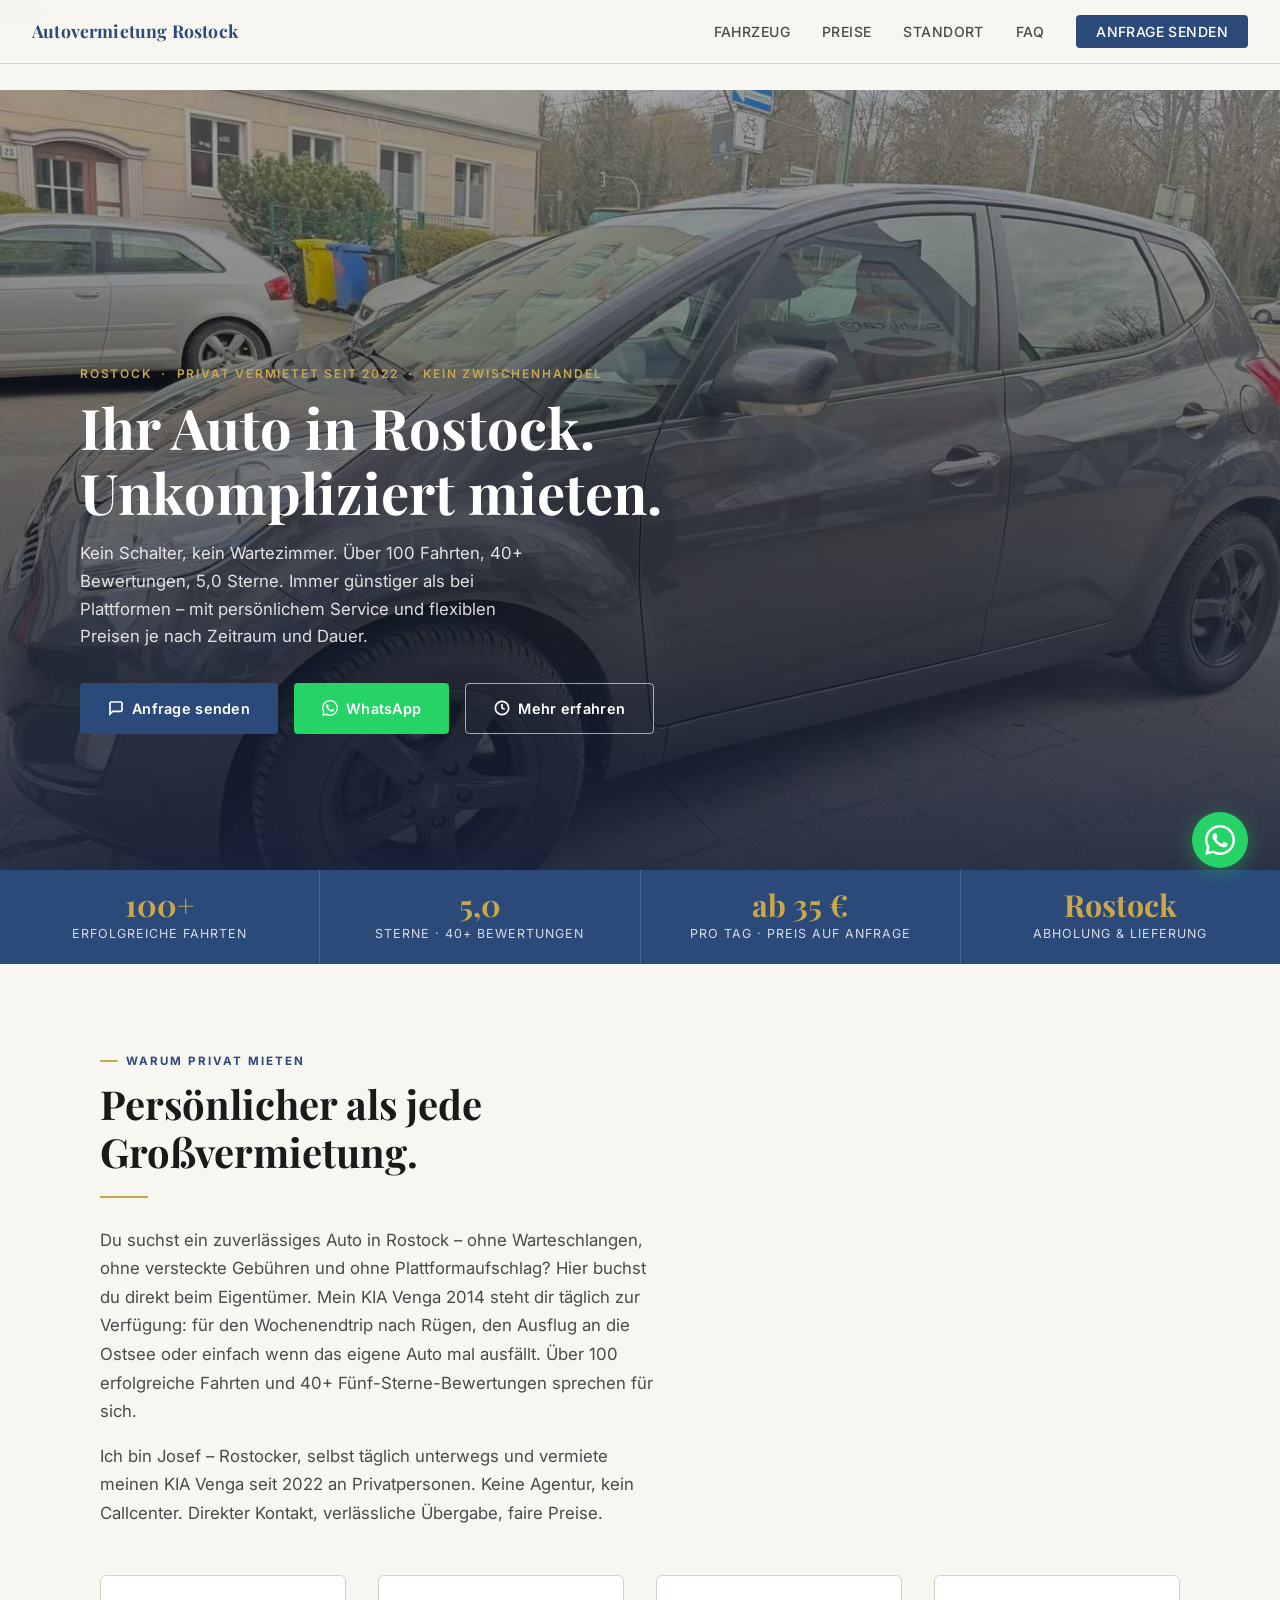
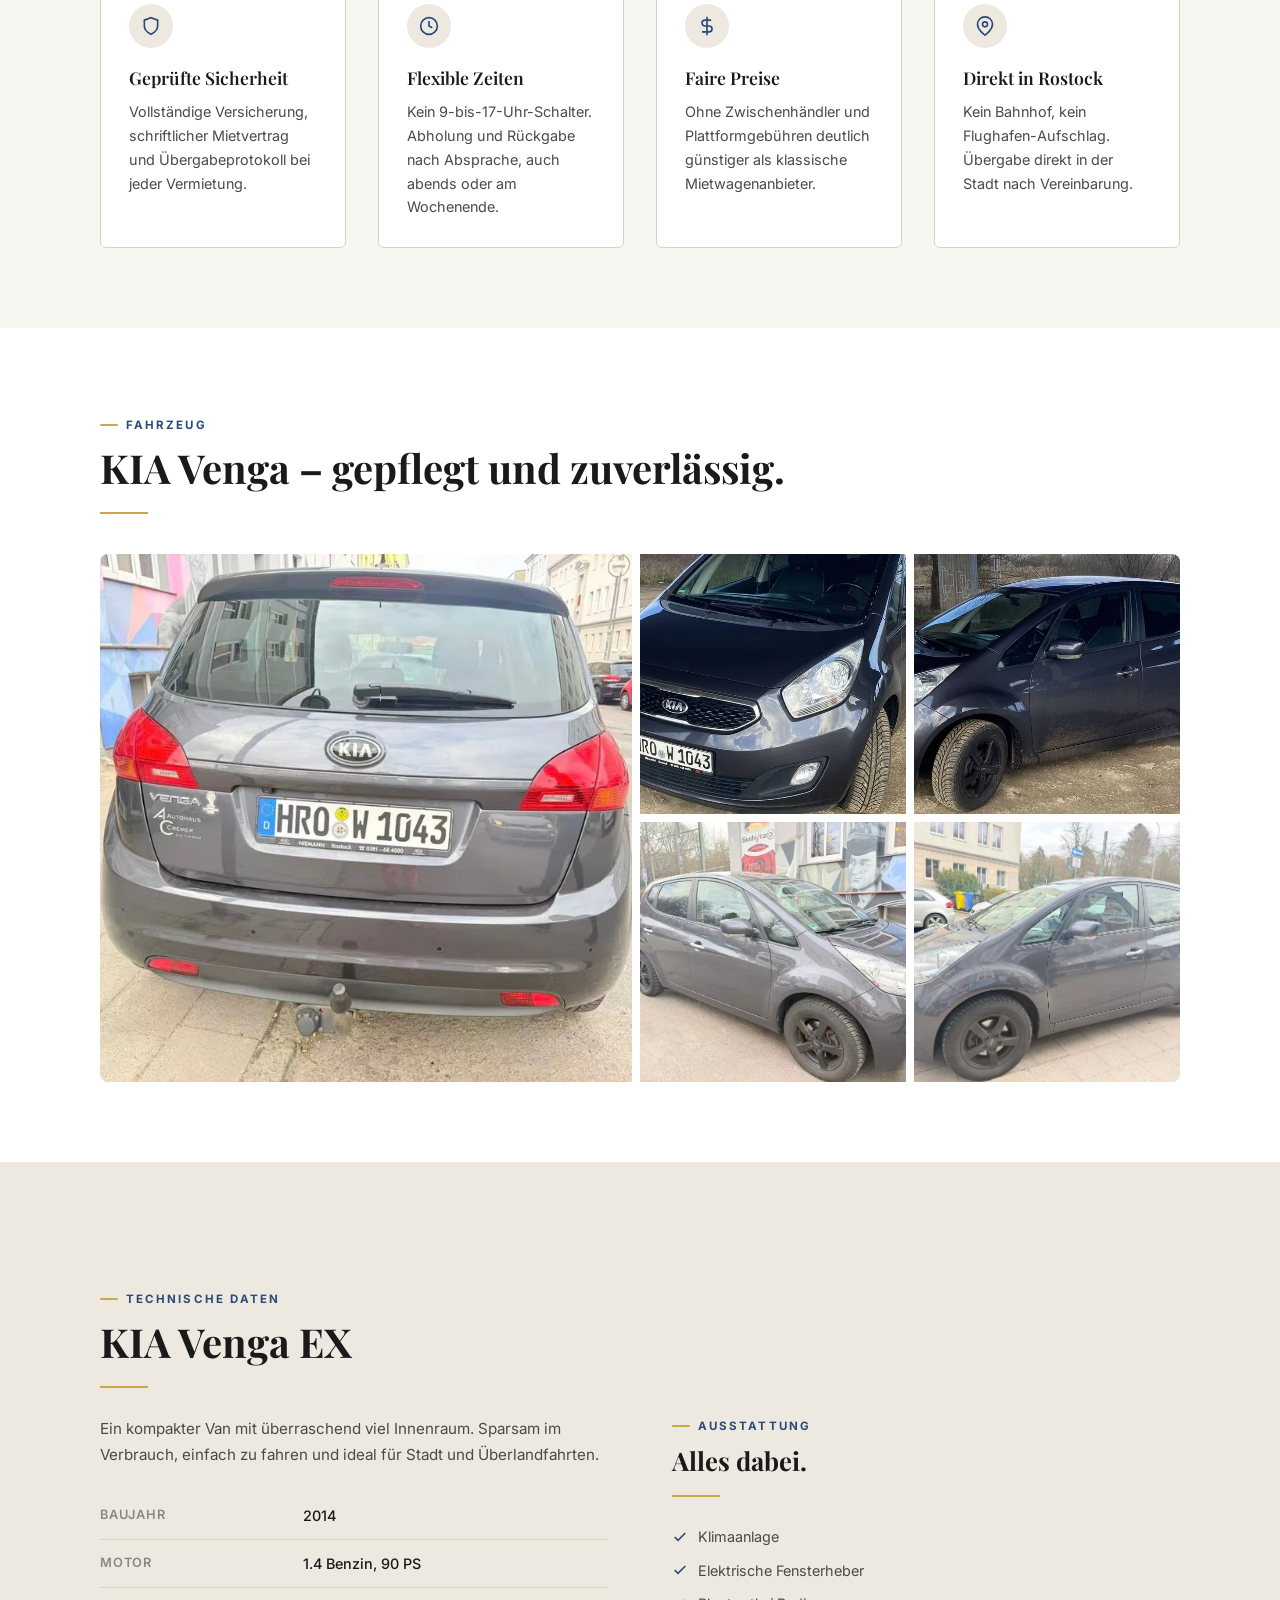
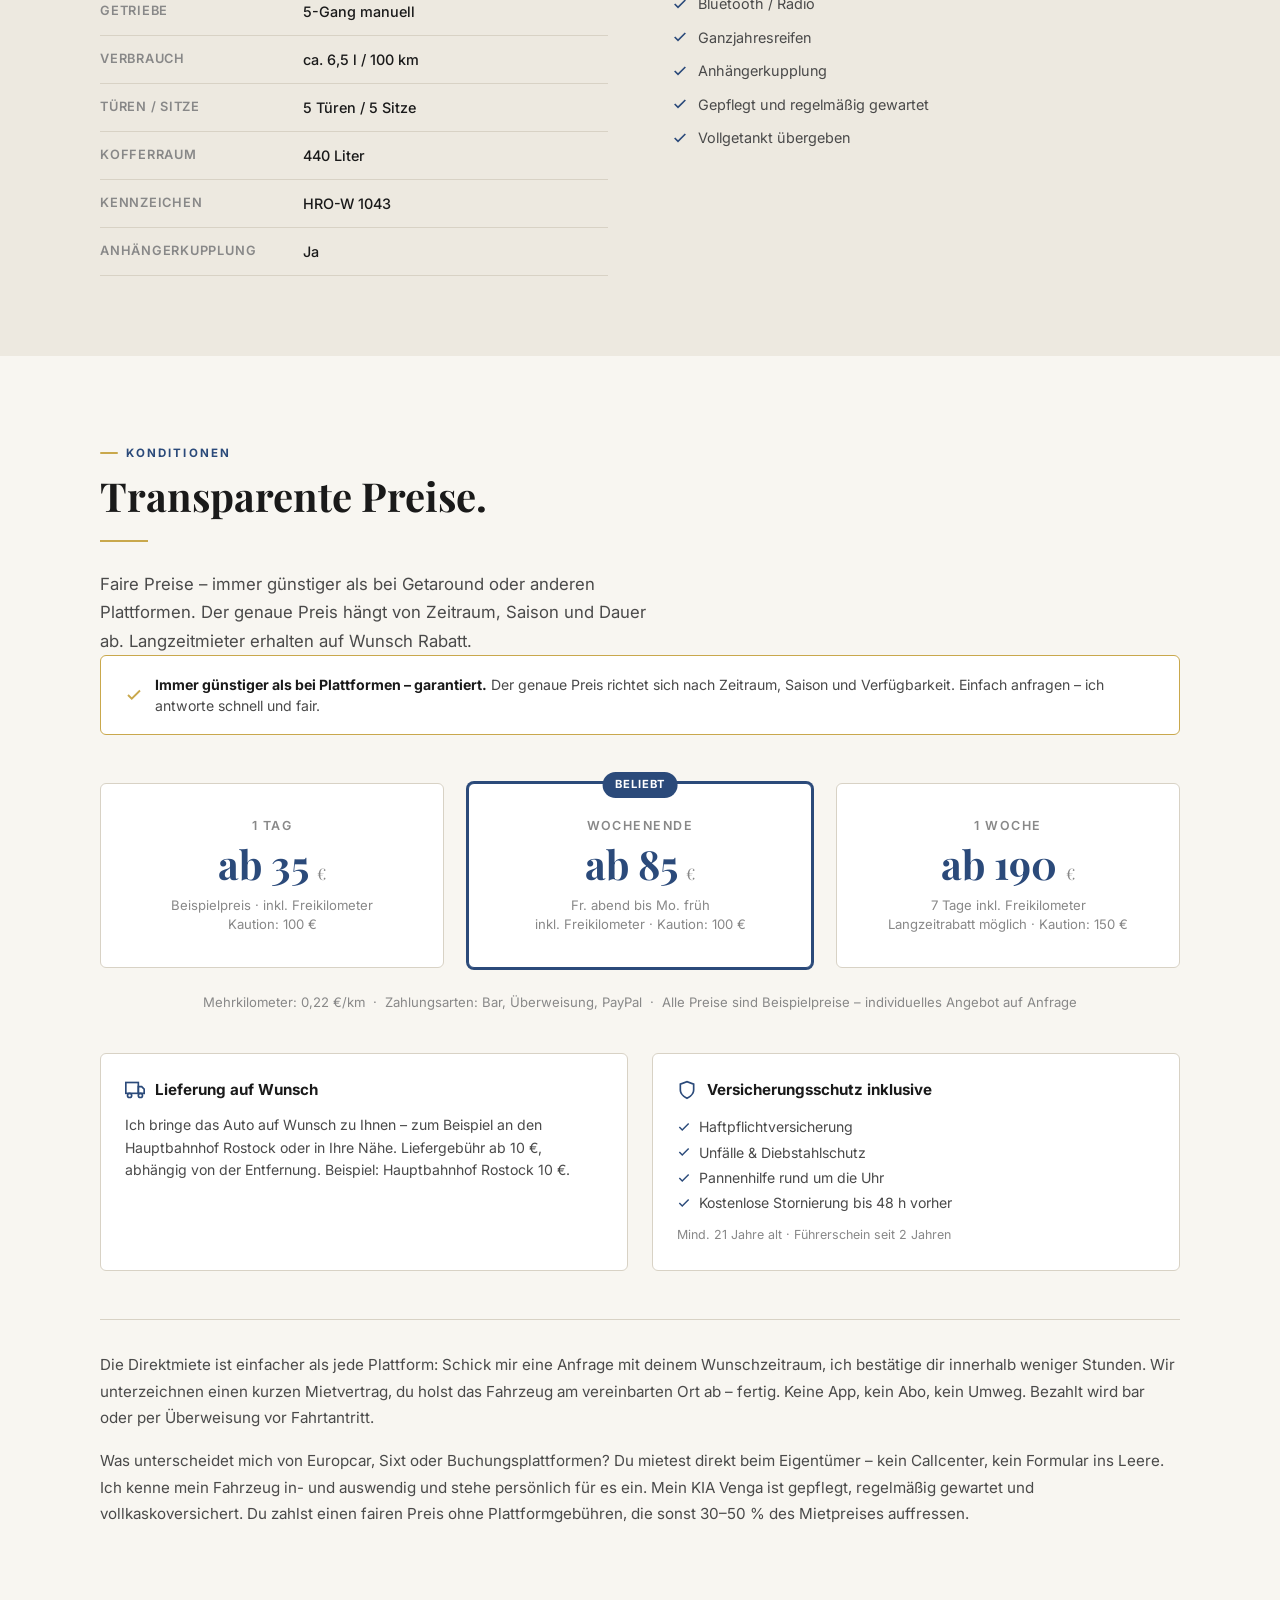
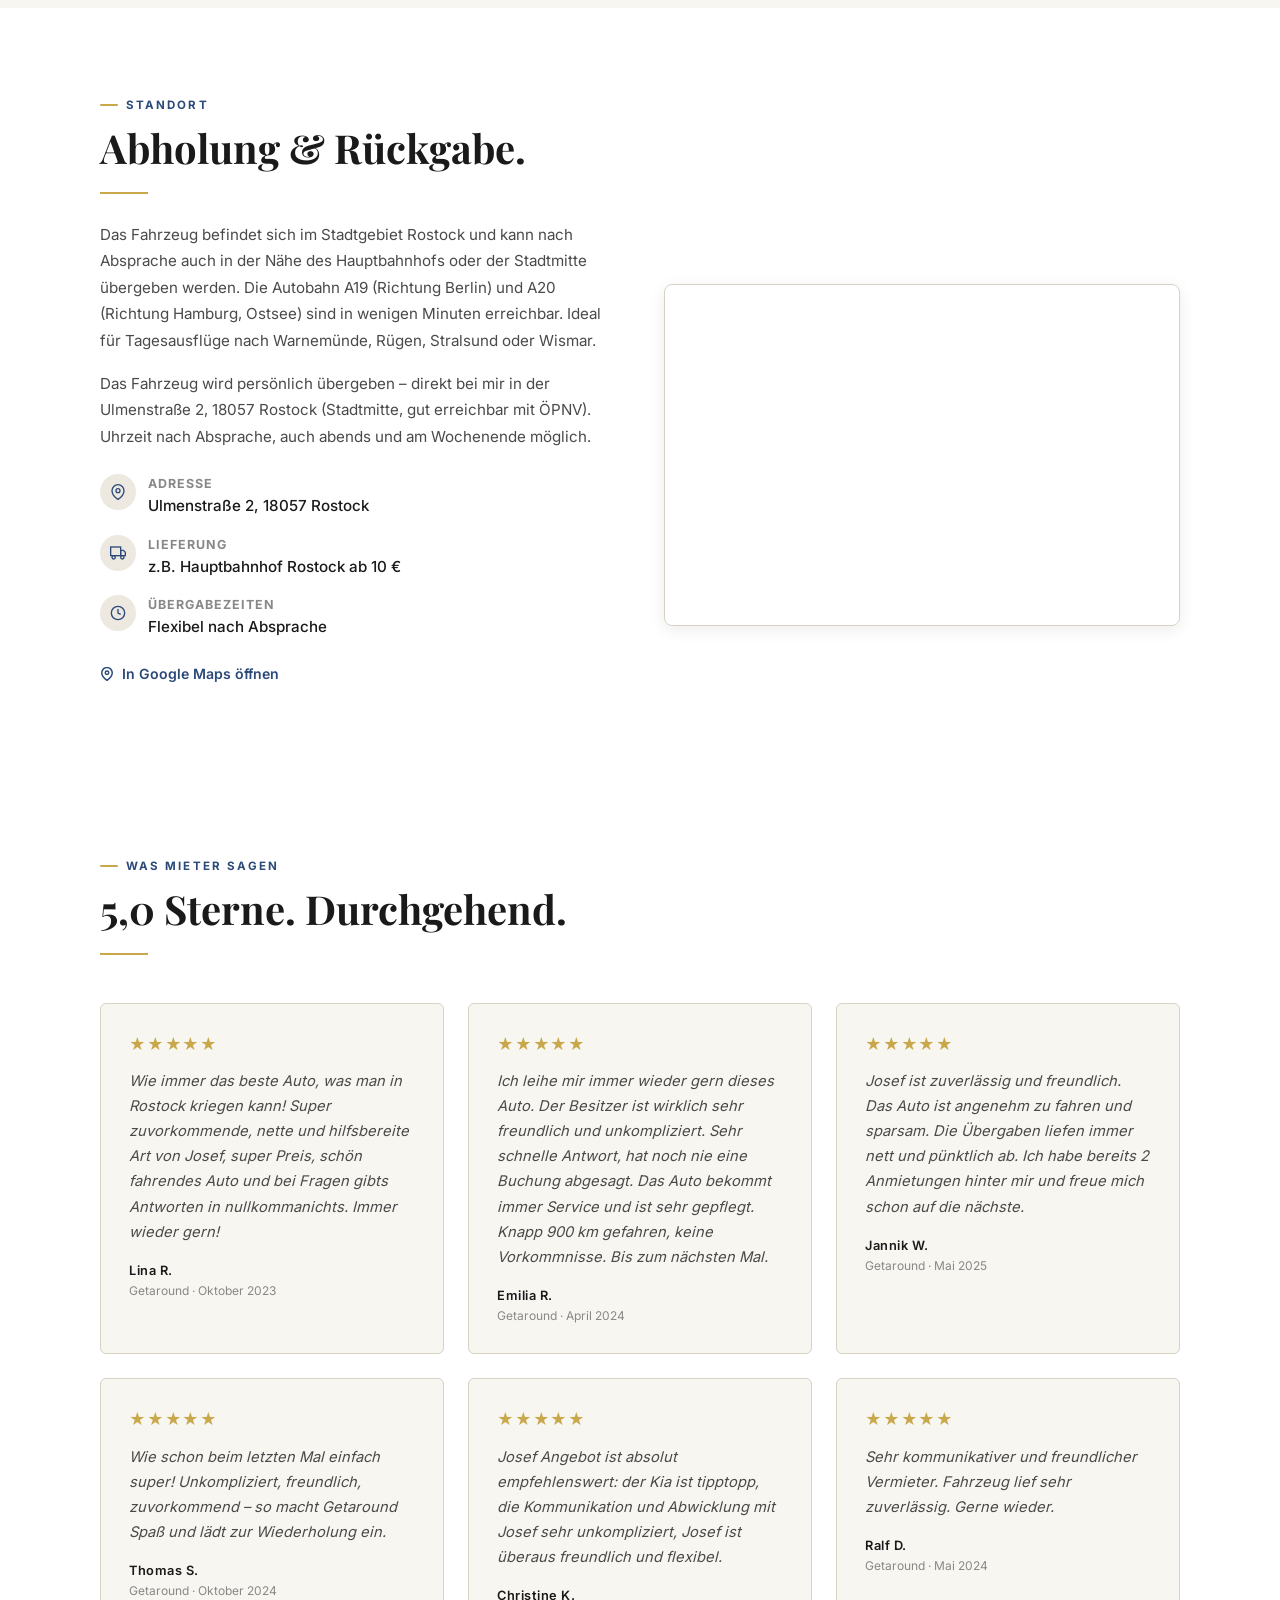
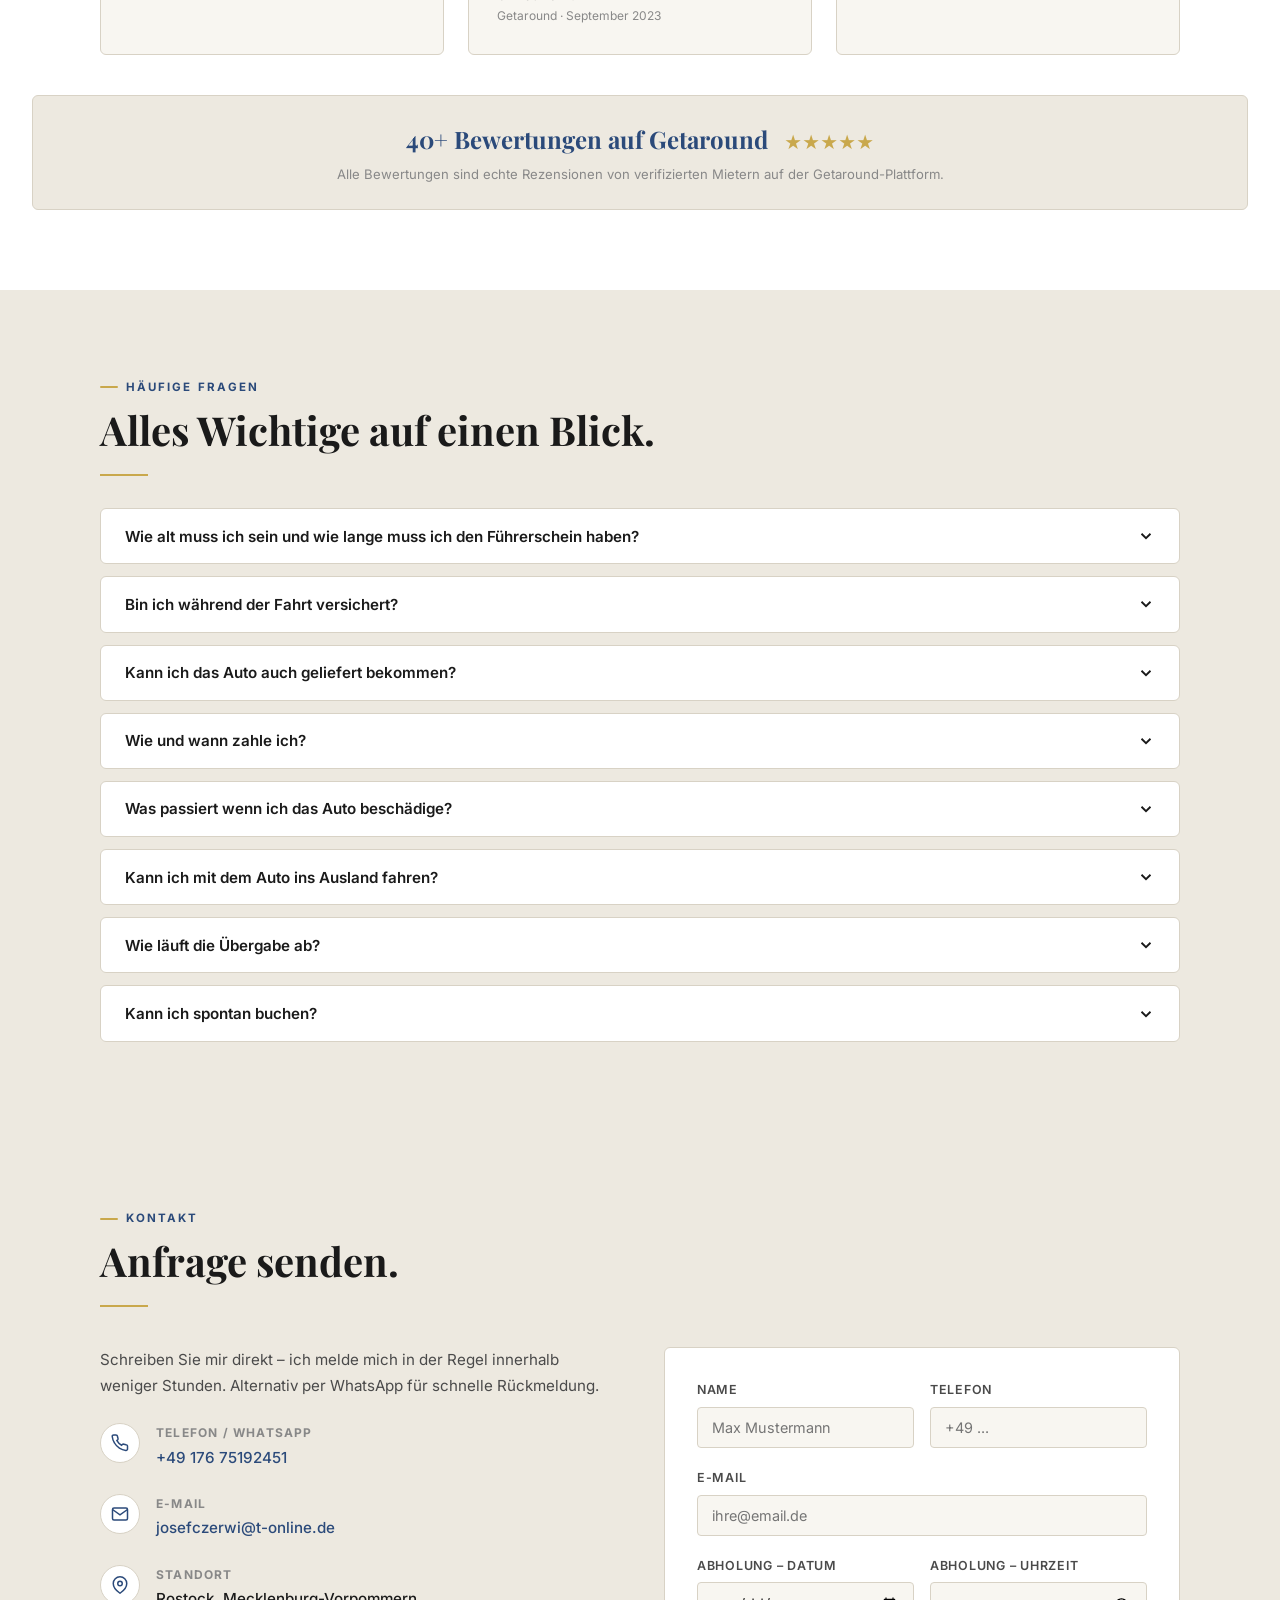
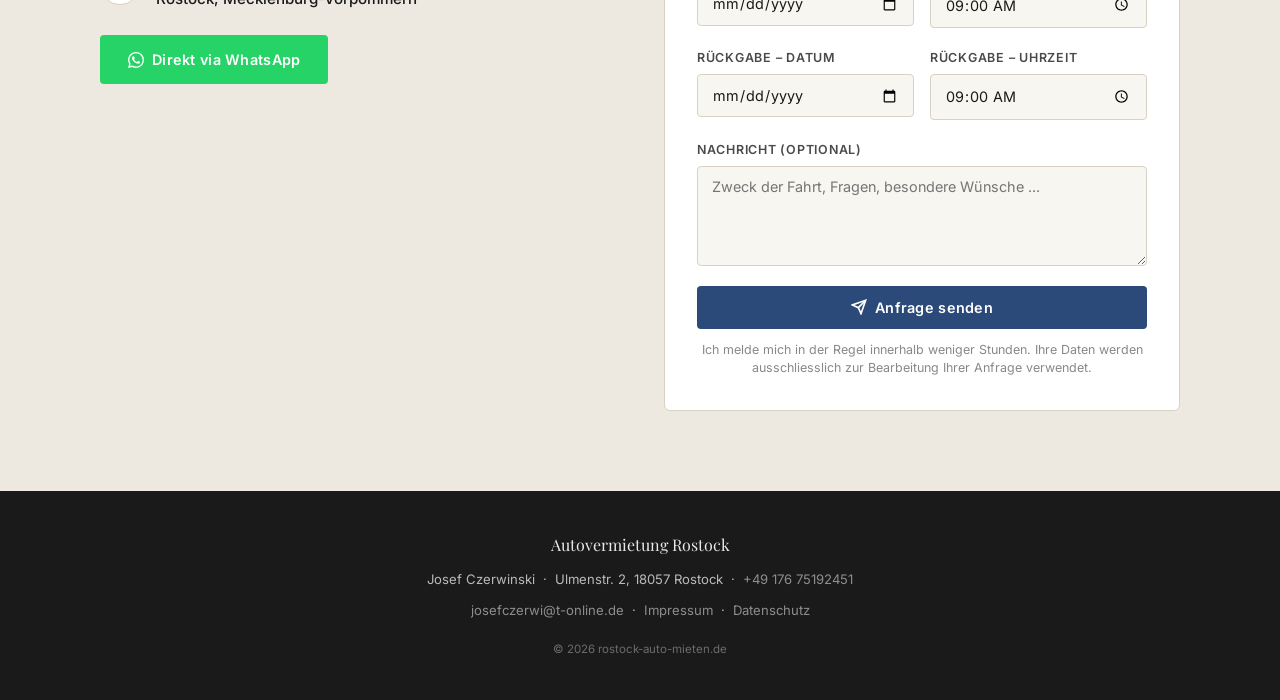
==== commit 9d2fe972: "Schritt 6: Bilder als WebP extrahieren, Fonts auslagern - 6 Bilder aus index.html als WebP nach img/" ====
--- a/index.html
+++ b/index.html
@@ -88,7 +88,7 @@
 
 <!-- HERO -->
 <section class="hero">
-  <img class="hero-img" src="[data-uri]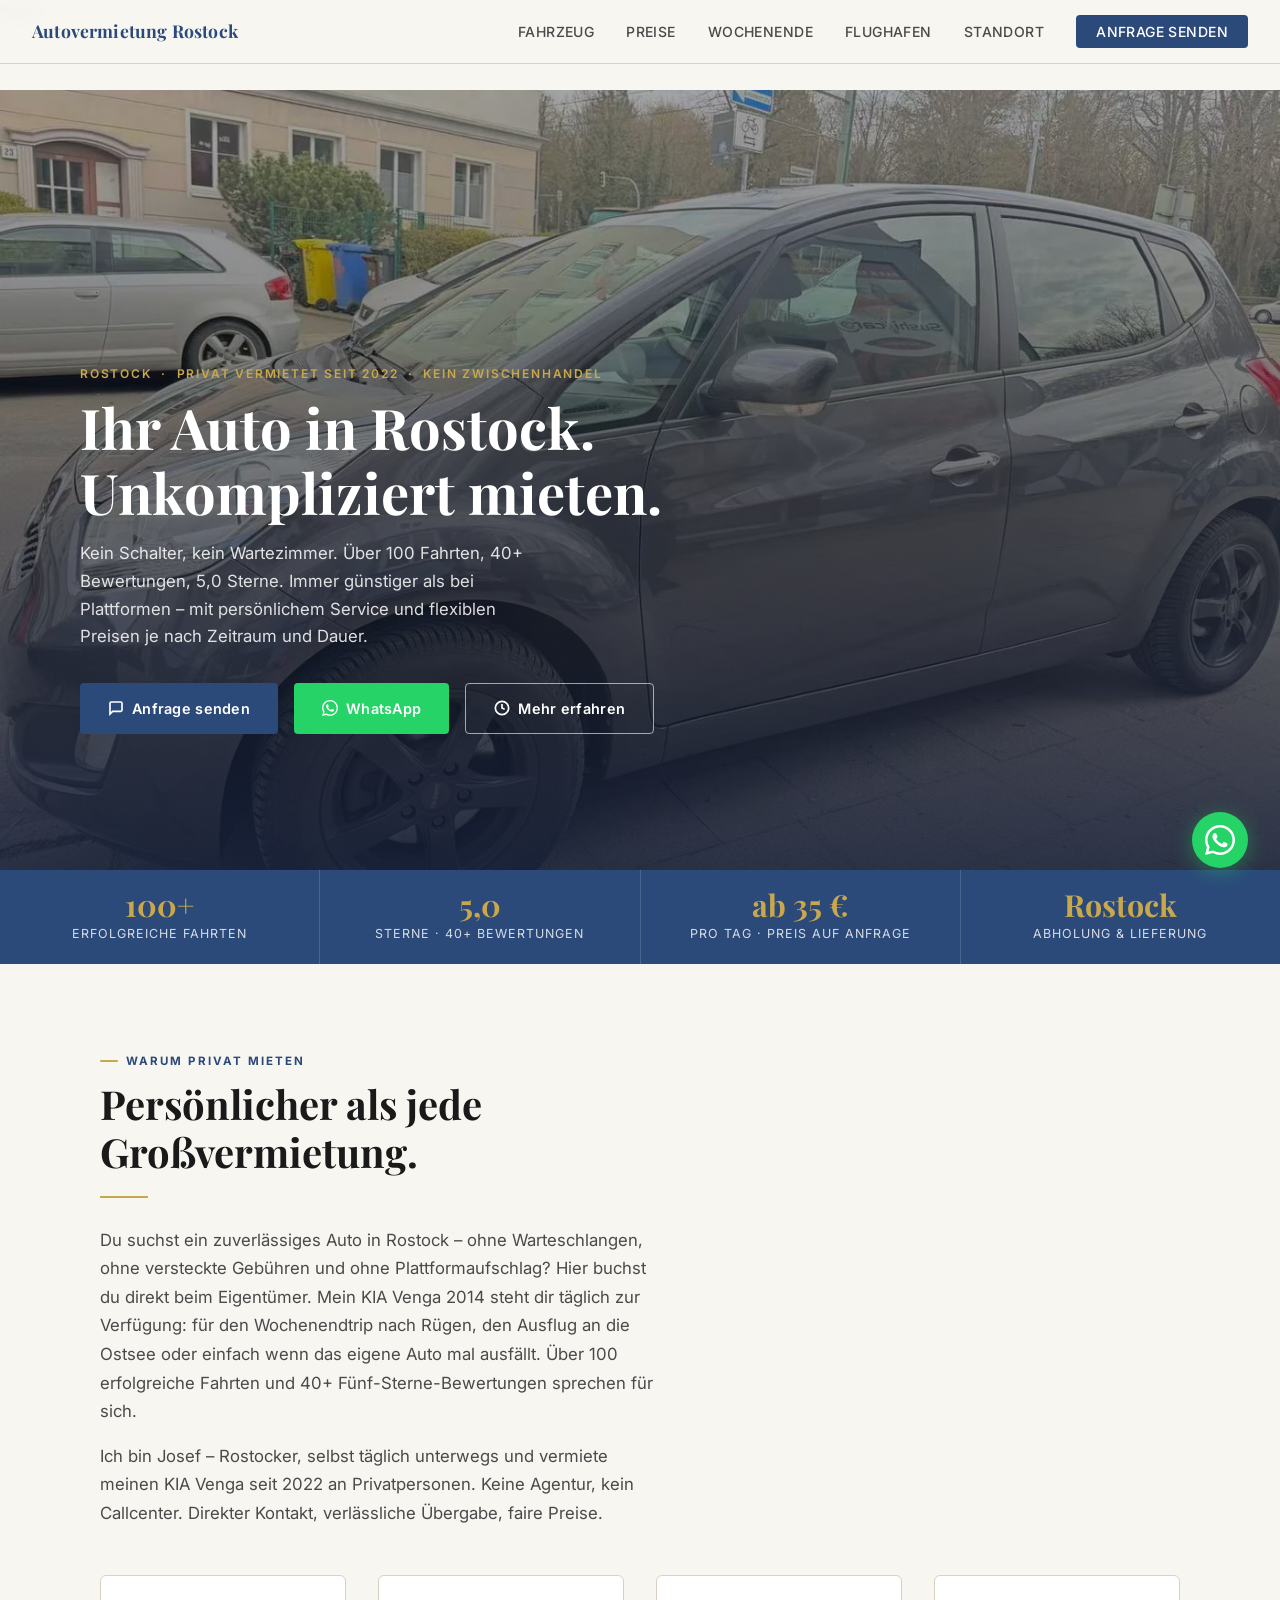
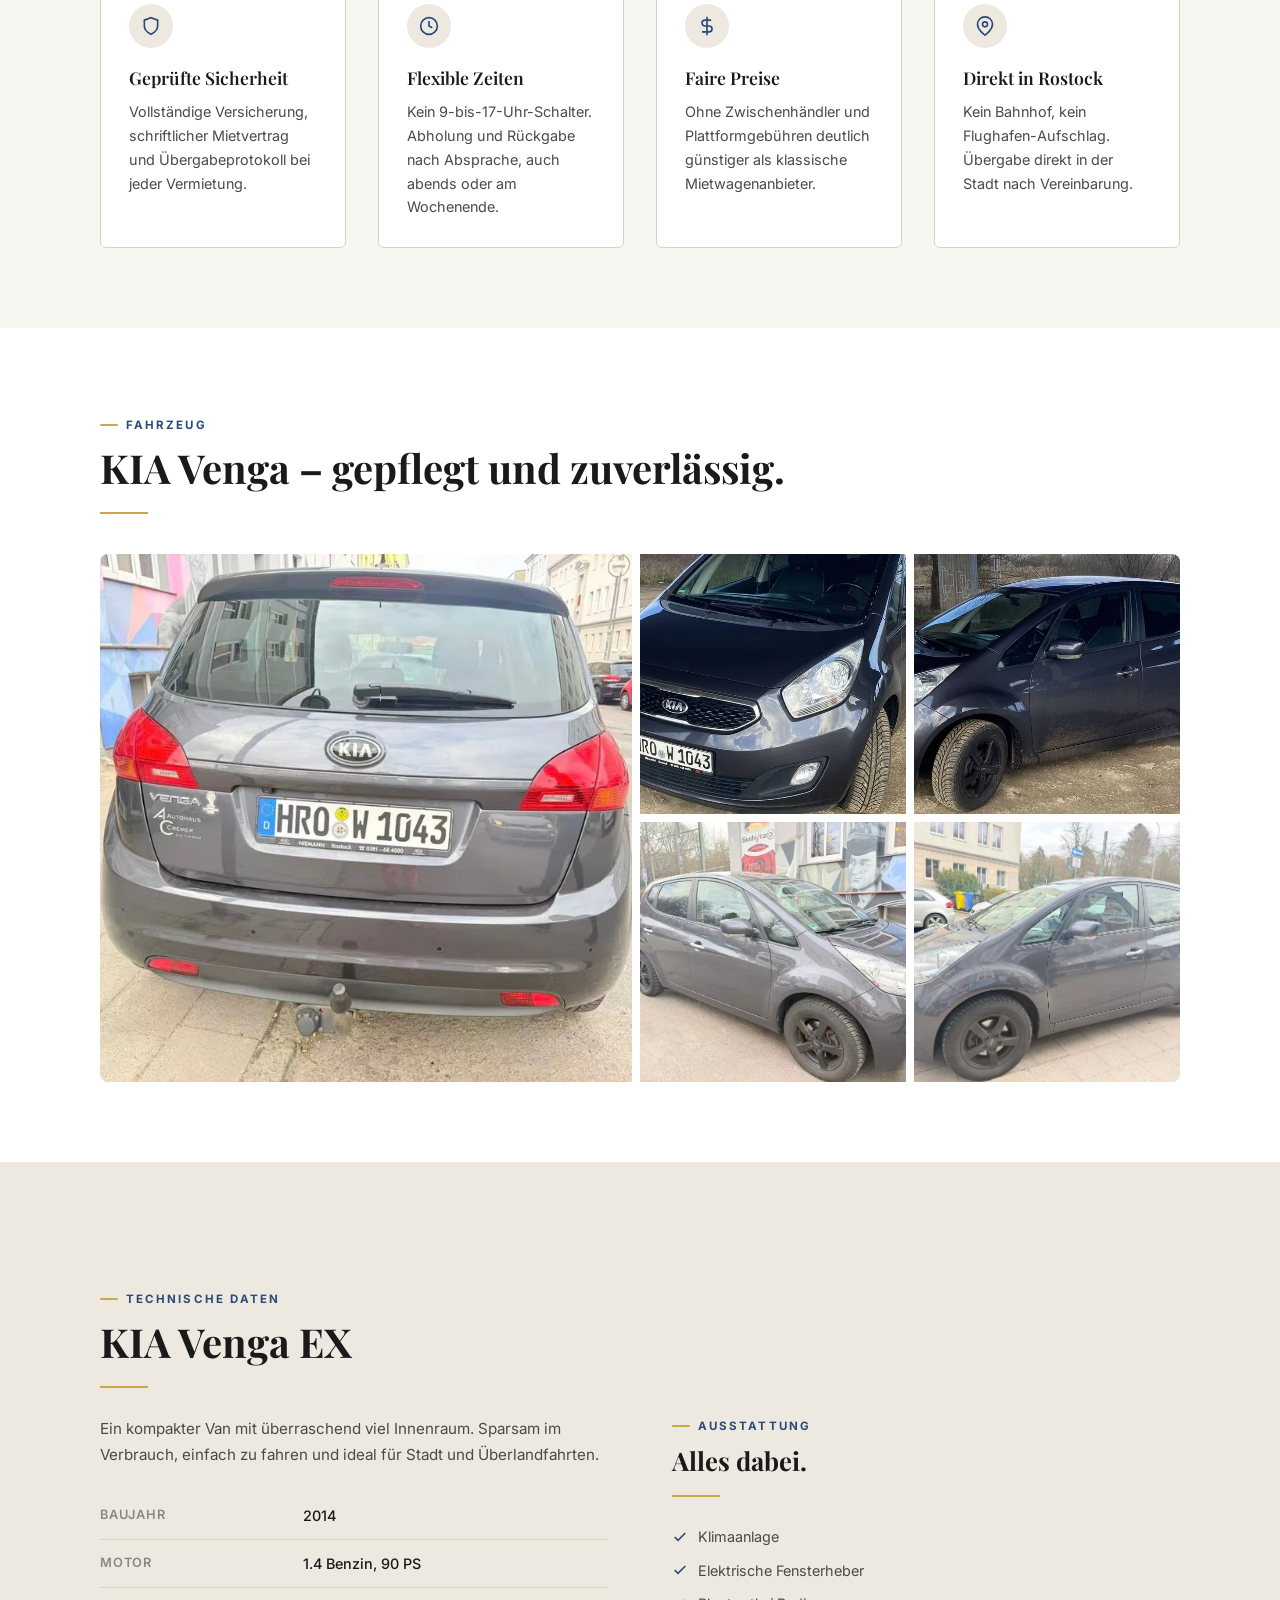
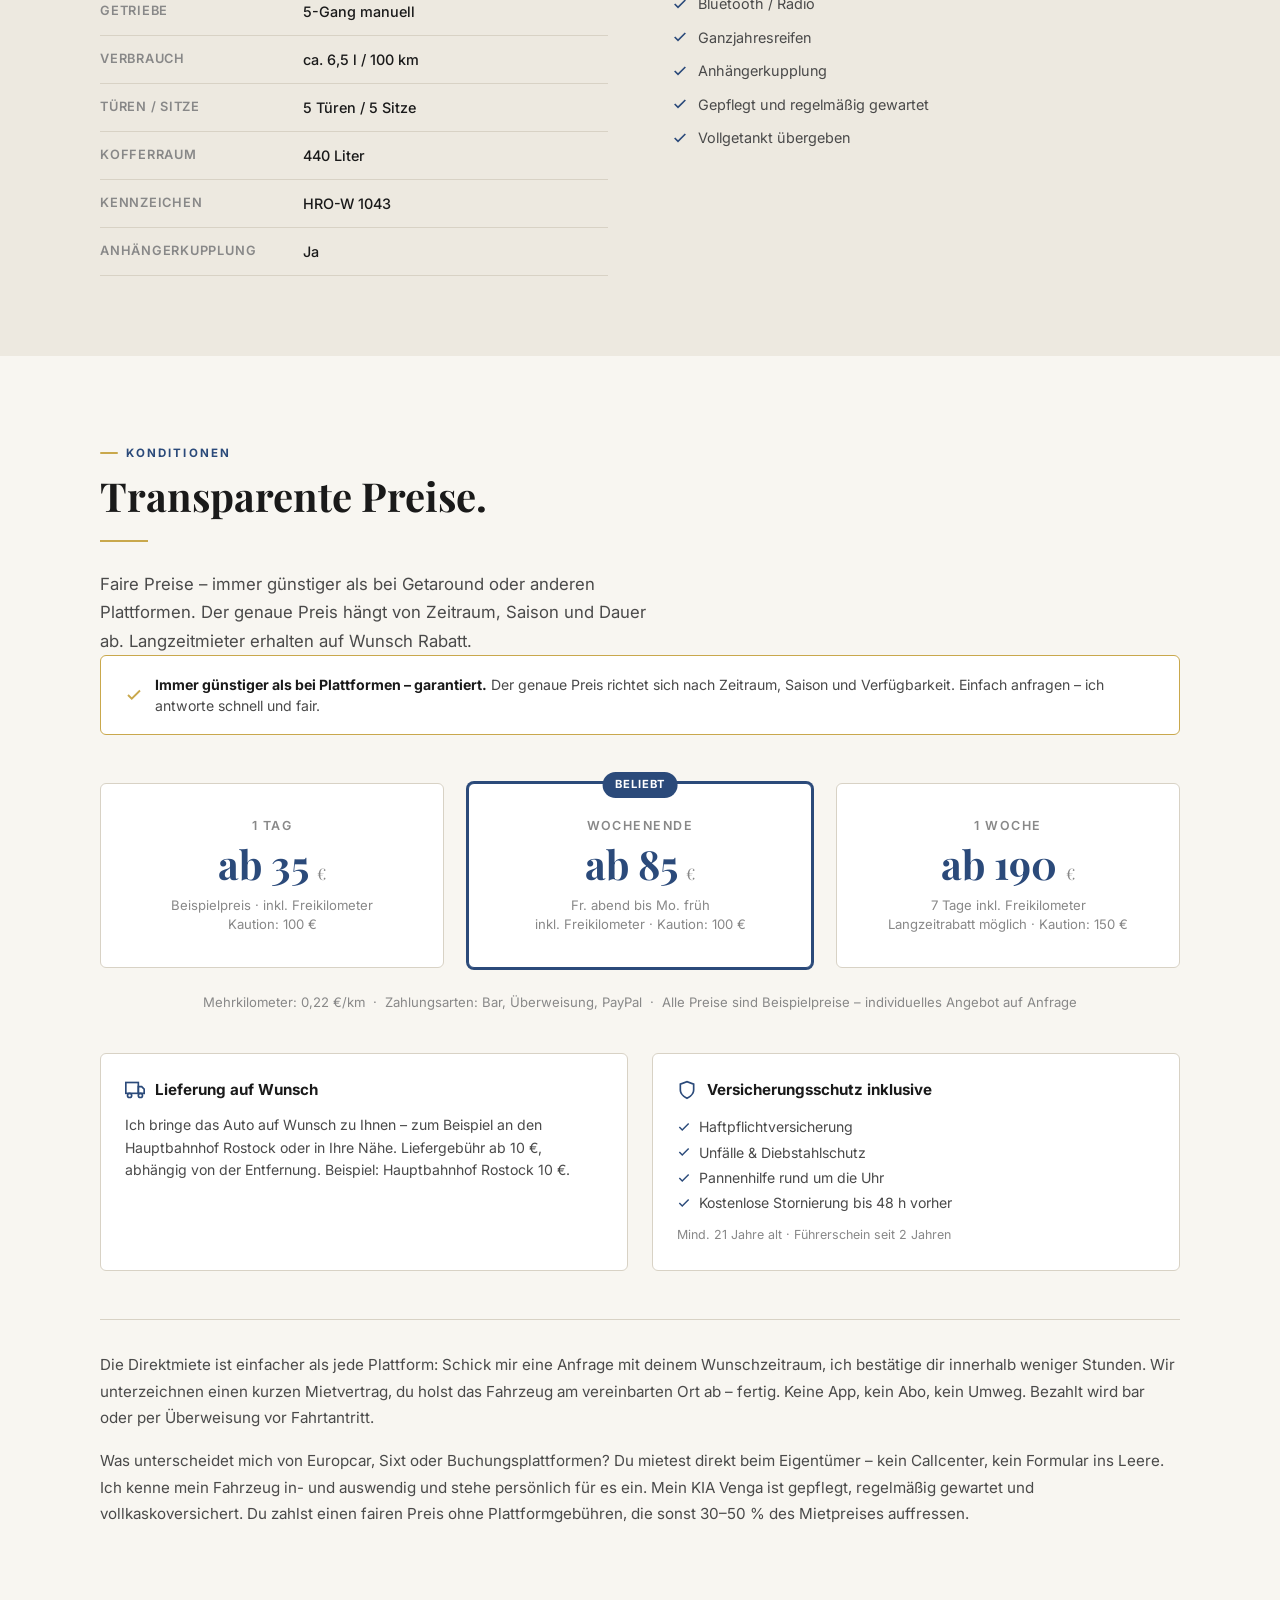
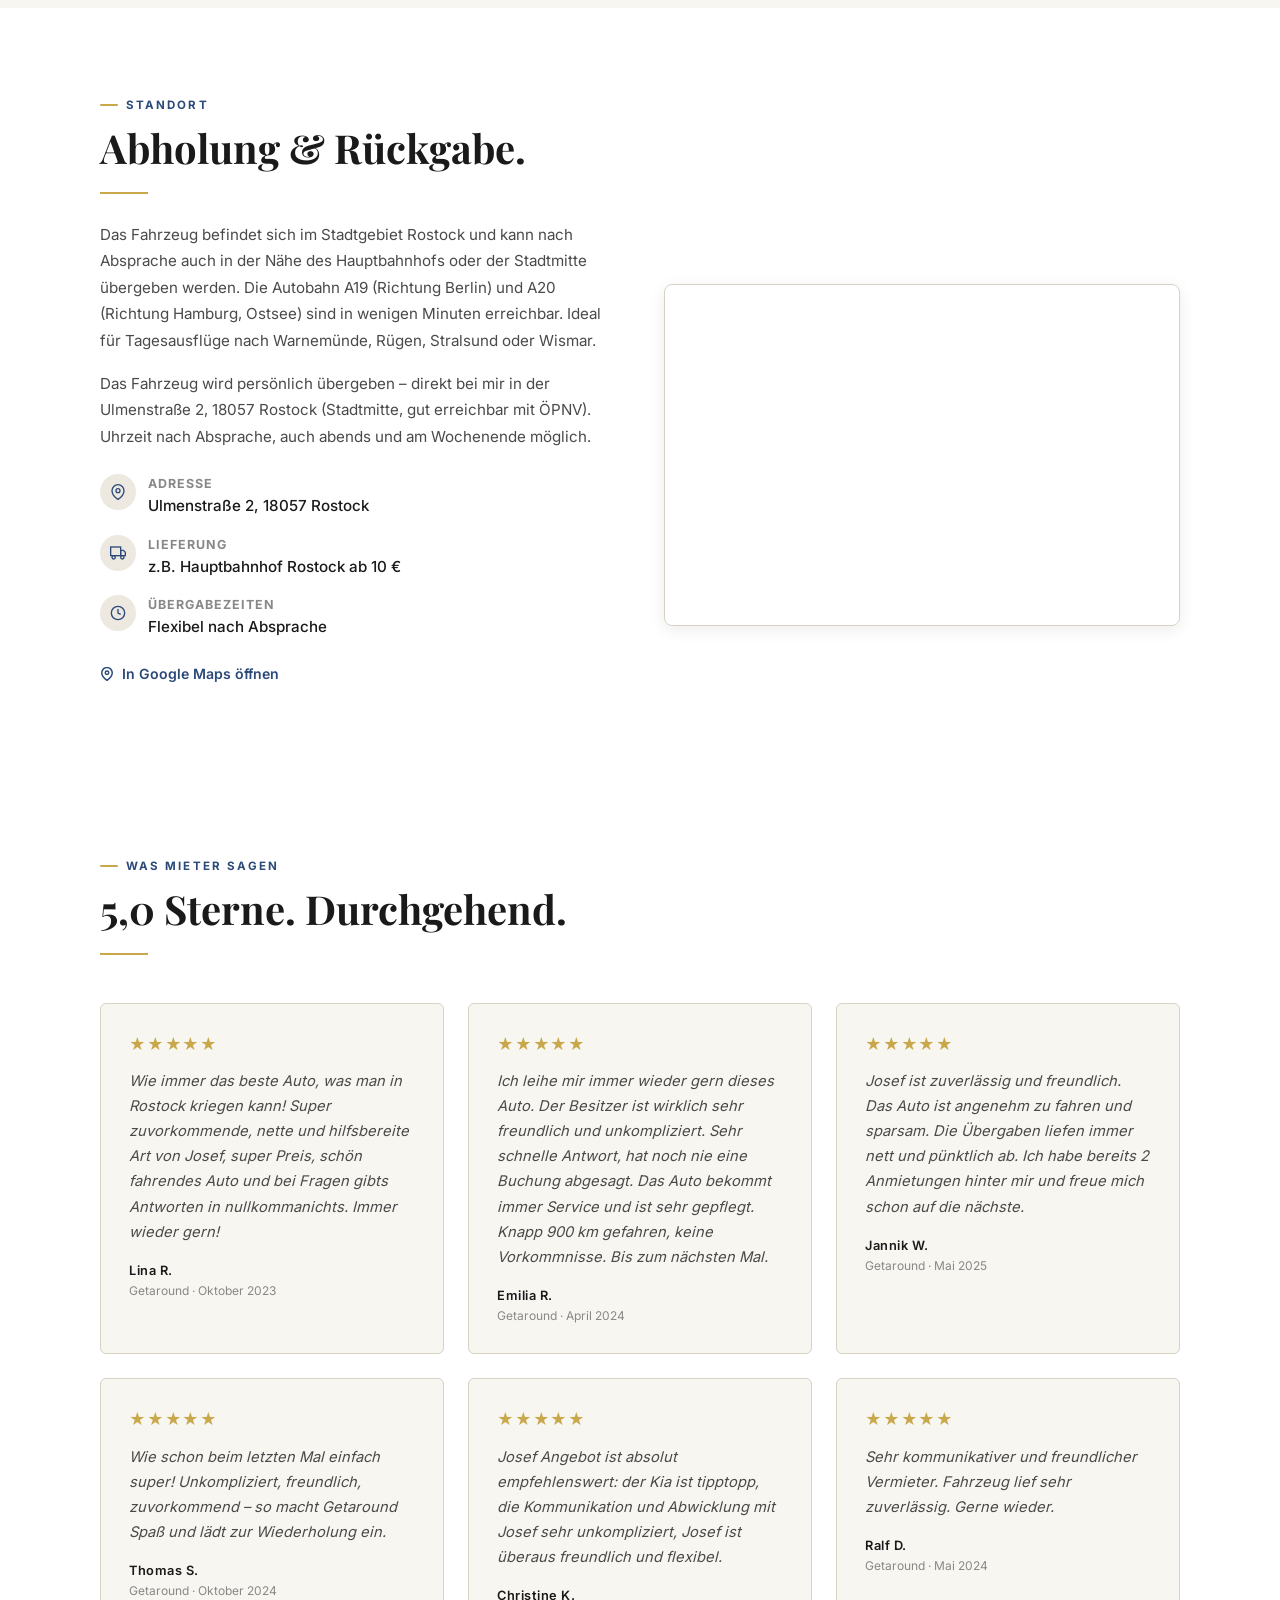
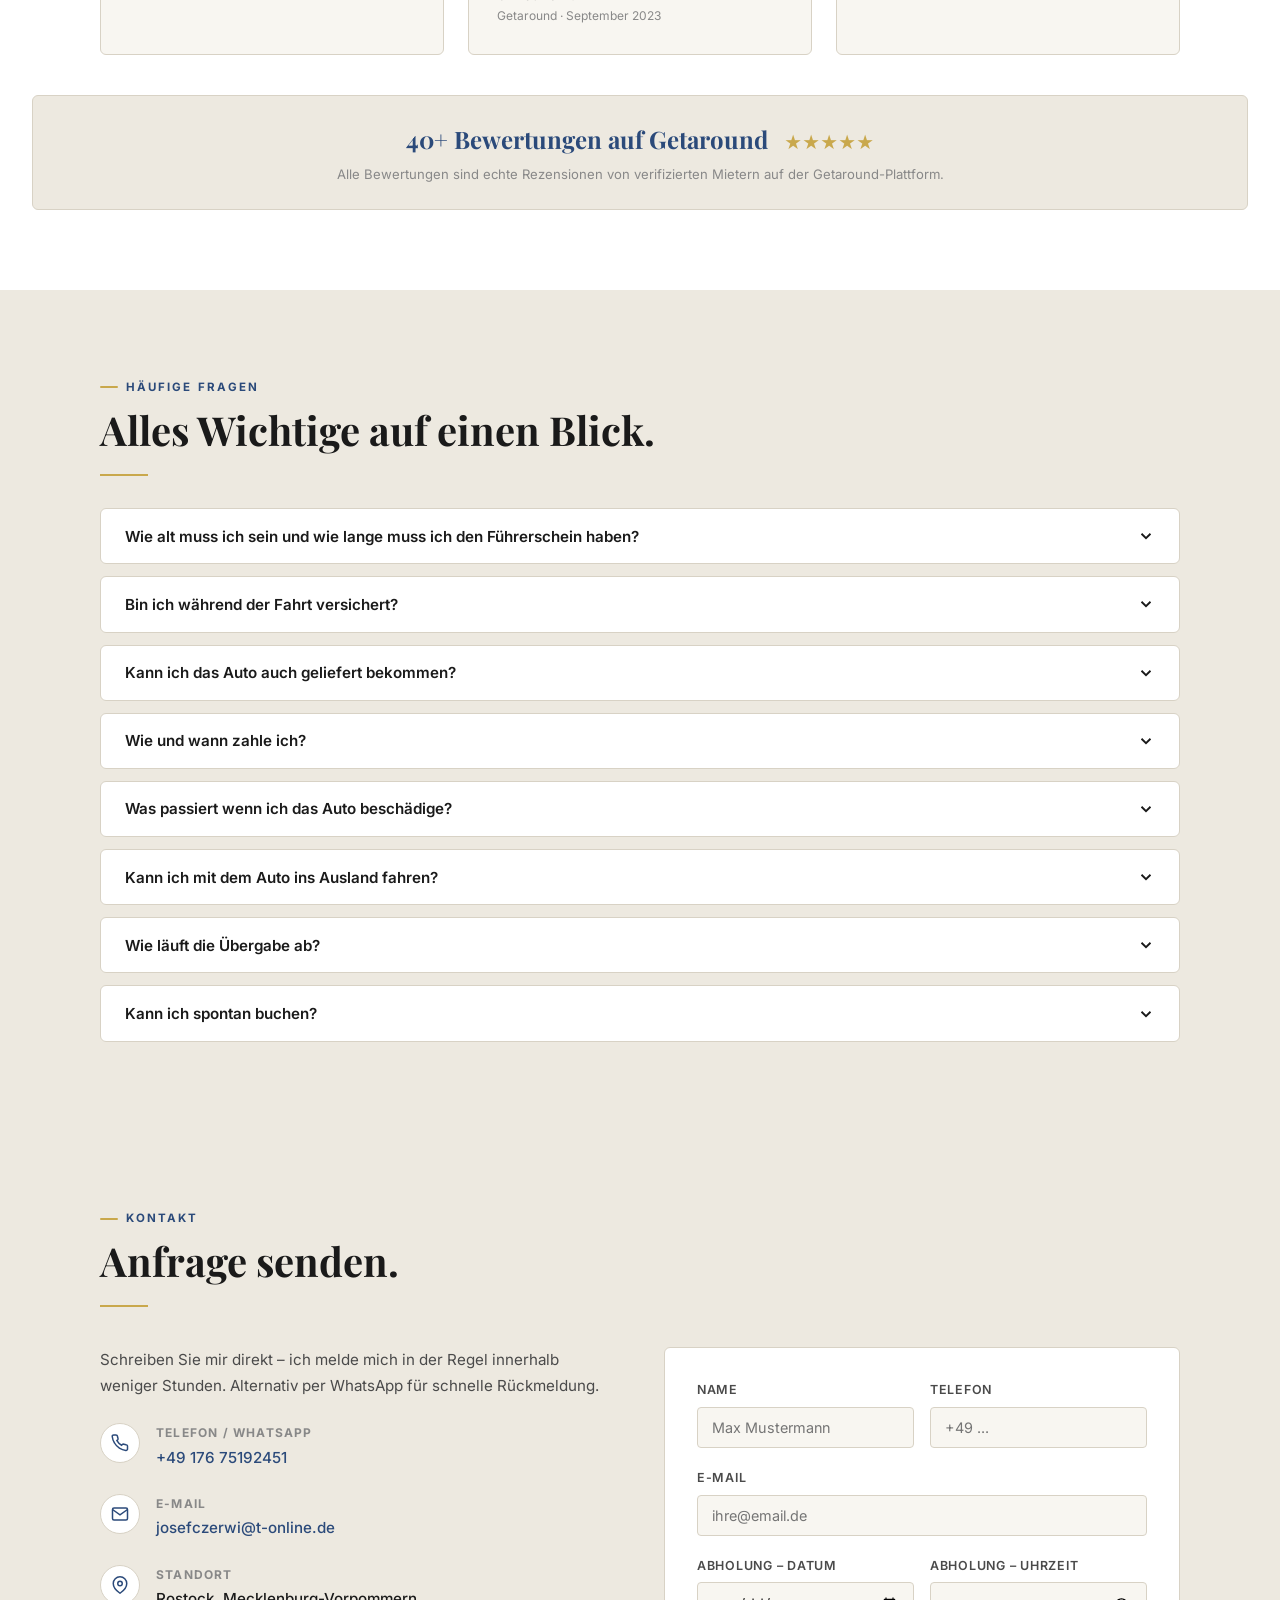
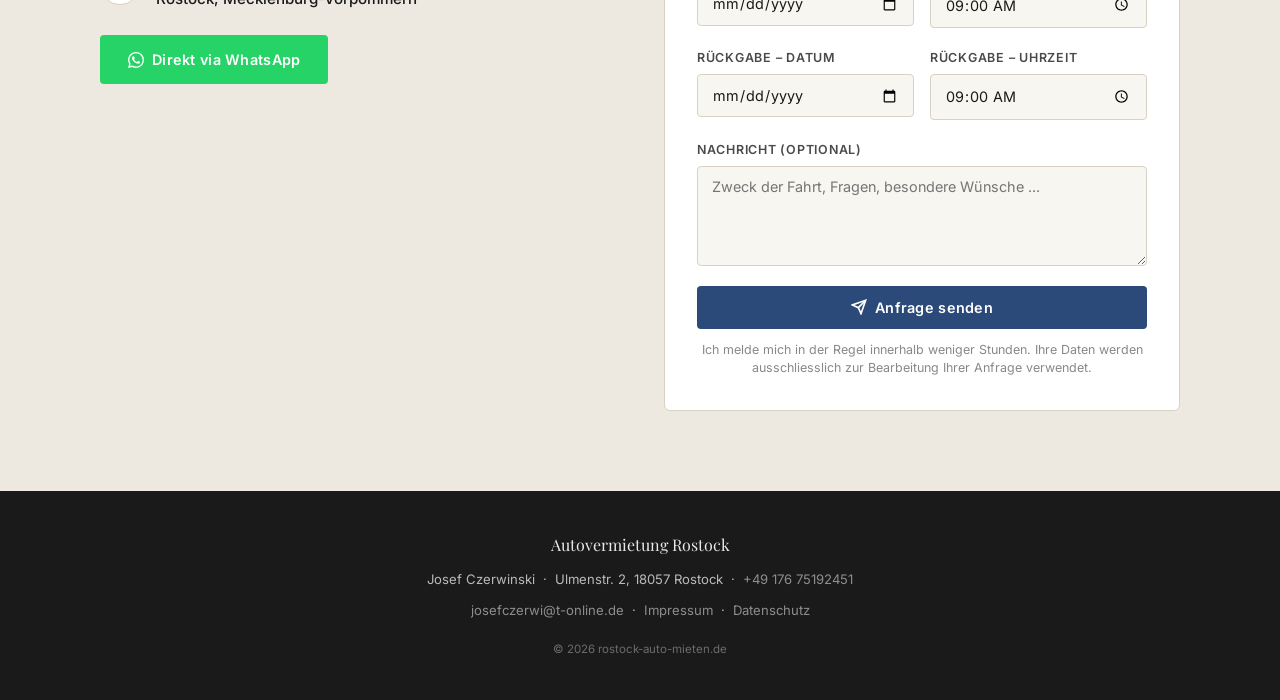
